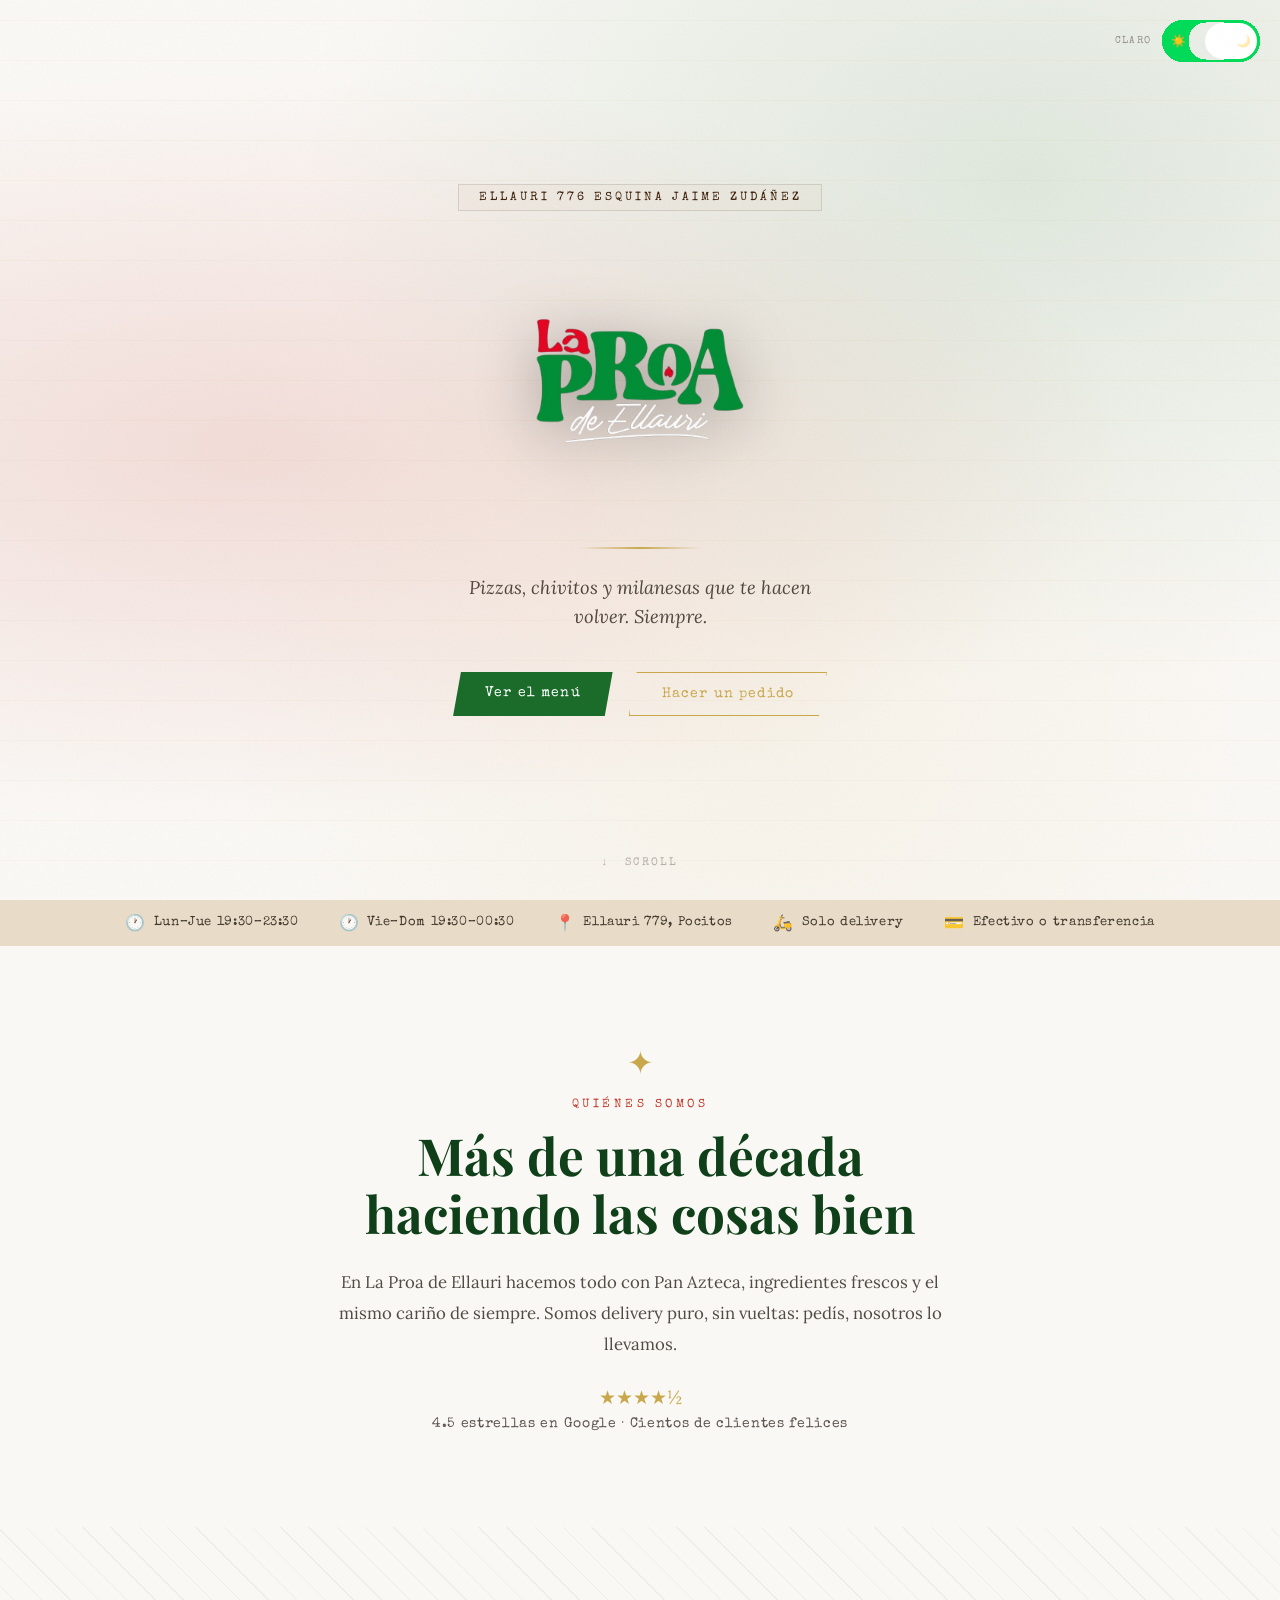
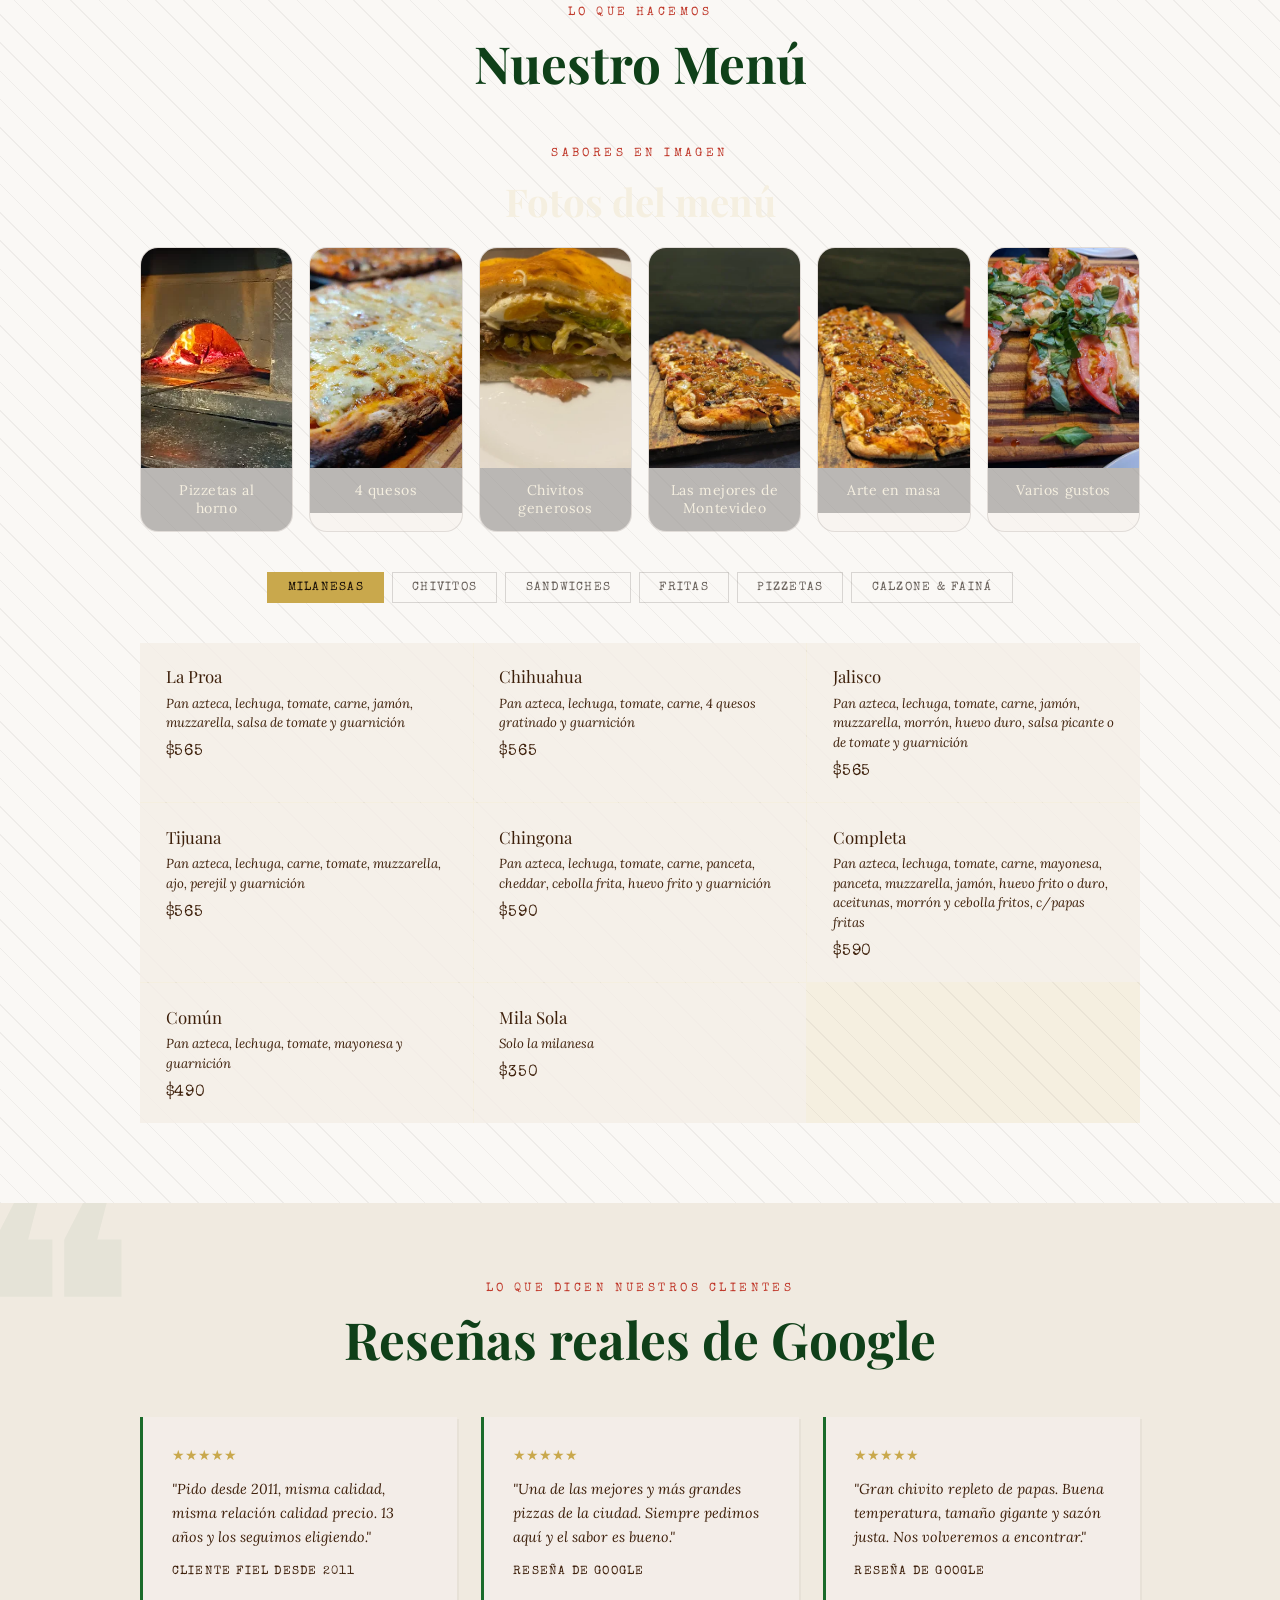
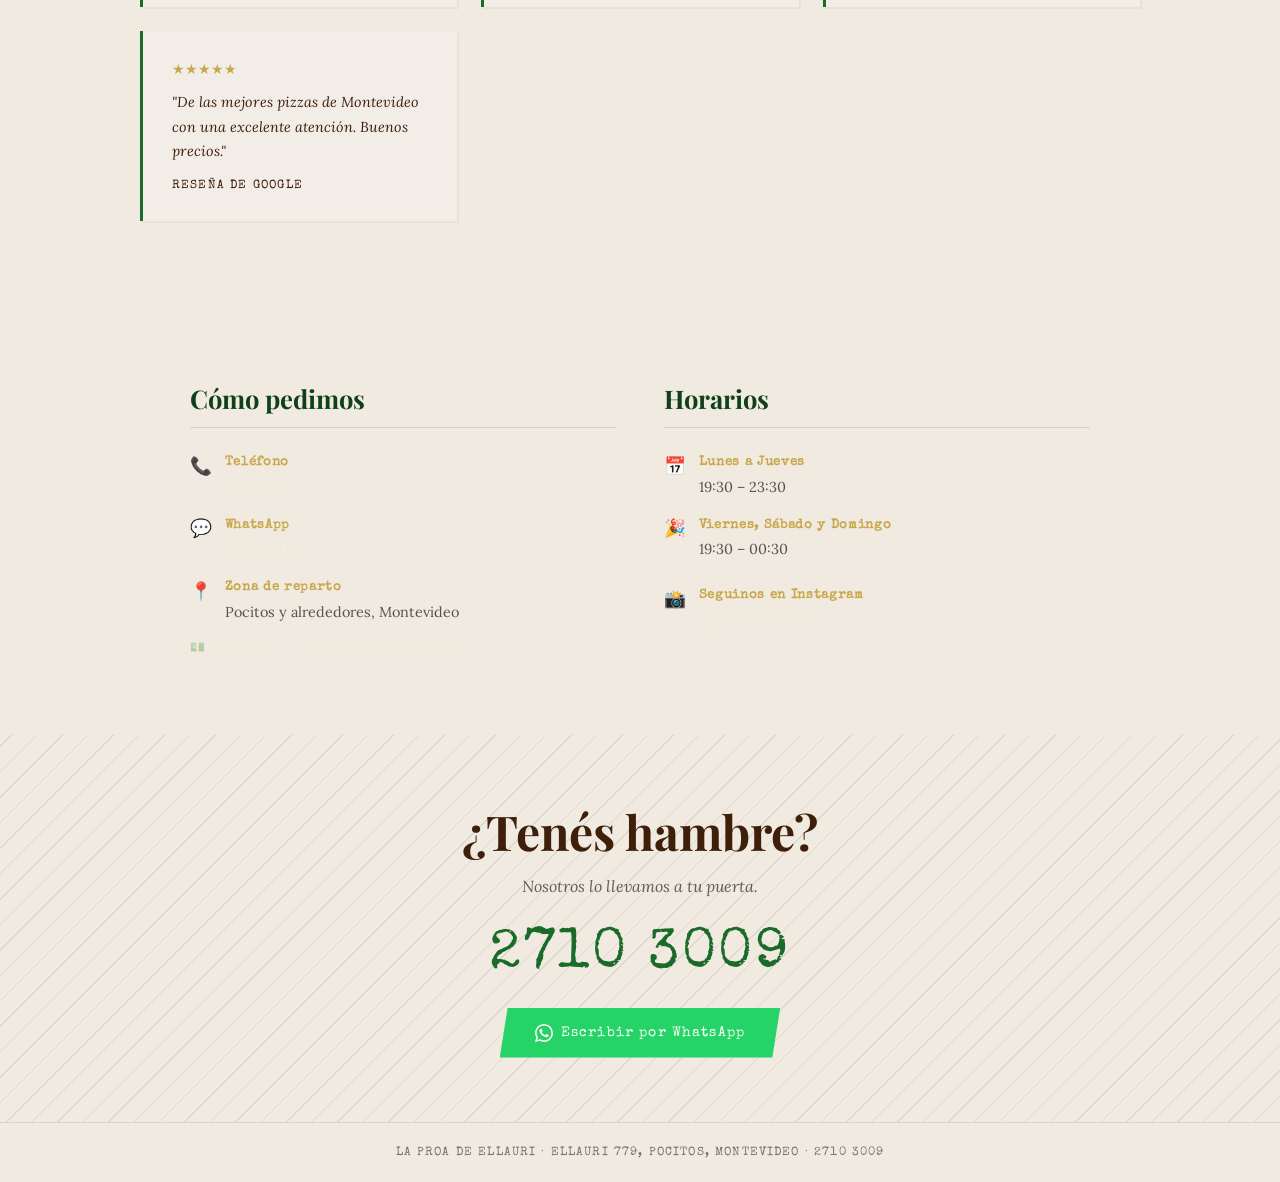
==== index.html @ c2c0173d "Add files via upload" ====
<!DOCTYPE html>
<html lang="es">
<head>
<meta charset="UTF-8">
<meta name="viewport" content="width=device-width, initial-scale=1.0">
<title>La Proa de Ellauri · Pizzería · Pocitos</title>
<link rel="icon" href="logo.png">
<link rel="preconnect" href="https://fonts.googleapis.com">
<link href="https://fonts.googleapis.com/css2?family=Playfair+Display:ital,wght@0,700;0,900;1,700&family=Lora:ital,wght@0,400;0,600;1,400&family=Special+Elite&display=swap" rel="stylesheet">
<style>
  :root {
    --verde: #1a6b2a;
    --verde-oscuro: #0f4019;
    --rojo: #c0392b;
    --rojo-oscuro: #8B1A12;
    --crema: #f5efe0;
    --crema-oscuro: #e8dcc8;
    --marron: #3d1f0a;
    --dorado: #c9a84c;
    --gris-calido: #6b5b4e;
    --negro: #1a1008;
  }

  * { margin: 0; padding: 0; box-sizing: border-box; }

  html { 
    scroll-behavior: smooth;
    margin: 0;
    padding: 0;
    width: 100%;
    height: 100%;
    background: var(--negro);
  }

  html.light-mode {
    background: #faf8f5;
  }

  body {
    background-color: var(--crema);
    color: var(--marron);
    font-family: 'Lora', Georgia, serif;
    overflow-x: hidden;
    margin: 0;
    padding: 0;
    width: 100%;
  }

  body.light-mode {
    background-color: #faf8f5;
  }

  /* TEXTURA DE FONDO */
  body::before {
    content: '';
    position: fixed;
    inset: 0;
    background-image: 
      url("data:image/svg+xml,%3Csvg xmlns='http://www.w3.org/2000/svg' width='300' height='300'%3E%3Cfilter id='noise'%3E%3CfeTurbulence type='fractalNoise' baseFrequency='0.65' numOctaves='3' stitchTiles='stitch'/%3E%3CfeColorMatrix type='saturate' values='0'/%3E%3C/filter%3E%3Crect width='300' height='300' filter='url(%23noise)' opacity='0.04'/%3E%3C/svg%3E");
    pointer-events: none;
    z-index: 1000;
    opacity: 0.5;
  }

  /* ─── HERO ─── */
  .hero {
    min-height: 100vh;
    background: var(--negro);
    position: relative;
    display: flex;
    flex-direction: column;
    align-items: center;
    justify-content: center;
    overflow: hidden;
    width: 100%;
    margin: 0;
    padding: 0;
    top: 0;
    left: 0;
  }

  body.light-mode .hero {
    background: #faf8f5;
  }

  .hero-bg {
    position: absolute;
    inset: 0;
    background: 
      radial-gradient(ellipse at 20% 50%, rgba(192,57,43,0.15) 0%, transparent 60%),
      radial-gradient(ellipse at 80% 20%, rgba(26,107,42,0.12) 0%, transparent 50%),
      radial-gradient(ellipse at 60% 80%, rgba(201,168,76,0.08) 0%, transparent 50%);
    top: 0;
    left: 0;
  }

  .hero-lines {
    position: absolute;
    inset: 0;
    background-image: repeating-linear-gradient(
      0deg,
      transparent,
      transparent 39px,
      rgba(201,168,76,0.06) 39px,
      rgba(201,168,76,0.06) 40px
    );
  }

  .hero-content {
    position: relative;
    z-index: 2;
    text-align: center;
    padding: 2rem;
    animation: fadeUp 1.2s ease both;
  }

  .hero-badge {
    display: inline-block;
    border: 1px solid rgba(201,168,76,0.4);
    color: var(--dorado);
    font-family: 'Special Elite', cursive;
    font-size: 0.75rem;
    letter-spacing: 0.25em;
    text-transform: uppercase;
    padding: 0.4rem 1.2rem;
    margin-bottom: 2rem;
    animation: fadeUp 1s 0.2s ease both;
  }

  .hero-logo {
    margin: 0 auto 1.5rem;
    animation: fadeUp 1s 0.4s ease both;
    display: block;
    width: min(280px, 80vw);
    max-width: 280px;
  }

  .hero-logo-img {
    width: 100%;
    height: auto;
    display: block;
    margin: 0 auto;
    filter: drop-shadow(0 10px 30px rgba(0, 0, 0, 0.35));
  }

  /* ─── LIQUID GLASS TOGGLE ─── */
  :root {
    --transition: 0.2s;
    --ease: ease-out;
  }

  .liquid-toggle-container {
    position: absolute;
    top: 1.2rem;
    right: 1.2rem;
    z-index: 100;
    display: flex;
    align-items: center;
    gap: 0.6rem;
  }

  .toggle-label {
    font-family: 'Special Elite', cursive;
    font-size: 0.65rem;
    letter-spacing: 0.12em;
    text-transform: uppercase;
    color: rgba(255,255,255,0.45);
    transition: color 0.3s;
  }

  body.light-mode .toggle-label {
    color: rgba(26,16,8,0.4);
  }

  /* Liquid toggle core styles */
  .liquid-toggle {
    --unchecked: hsl(218, 8%, 81%);
    --checked: hsl(var(--hue, 144), calc((8 + (var(--complete, 0) / 100 * 92)) * 1%), calc((81 - (var(--complete, 0) / 100 * (81 - 43))) * 1%));
    --control: hsl(300, 100%, 100%);
    --border: 4px;
    --width: 100;
    --height: 44;
    height: calc(var(--height) * 1px);
    width: calc(var(--width) * 1px);
    border-radius: 100px;
    border: 0;
    padding: 0;
    cursor: pointer;
    position: relative;
    overflow: visible;
    container-type: inline-size;
    background: #0000;
    transition: outline var(--transition) var(--ease);
    outline-offset: 2px;
  }

  .liquid-toggle:focus-visible {
    outline: 3px solid color-mix(in oklch, var(--checked), #0000);
  }

  .liquid-toggle:active { outline: none; }

  .indicator {
    border-radius: 100px;
    pointer-events: none;
    height: 100%;
    width: 100%;
    background: var(--checked);
    position: absolute;
    top: 50%;
    left: 50%;
    translate: -50% -50%;
  }

  .knockout {
    height: calc(var(--height) * 1px);
    width: calc(var(--width) * 1px);
    border-radius: 100px;
    filter: url(#remove-black);
    position: absolute;
    inset: 0;
    will-change: filter;
    transform: translate3d(0,0,0);
  }

  .indicator--masked {
    background: var(--checked);
    z-index: 12;
    height: 100%;
    width: 100%;
    translate: -50% -50%;
    container-type: inline-size;
    position: absolute;
    top: 50%;
    left: 50%;
    border-radius: 100px;

    .mask {
      position: absolute;
      height: calc(100% - (2 * var(--border)));
      width: calc(60% - (2 * var(--border)));
      top: 50%;
      background: #000;
      left: var(--border);
      border-radius: 100px;
      translate: calc((var(--complete, 0) / 100) * (100cqi - 100% - (6 * var(--border)))) -50%;
      transition-property: height, width, margin, translate;
      transition-duration: var(--transition);
      transition-timing-function: var(--ease);
    }
  }

  .wrapper {
    position: absolute;
    inset: 0;
    border-radius: 100px;
    clip-path: inset(0 0 0 0 round 100px);
    filter: blur(5px);
    transition: filter var(--transition) var(--ease);
  }

  .liquids {
    position: absolute;
    inset: 0;
    transform: translate3d(0,0,0);
    border-radius: 100px;
    overflow: hidden;
    filter: url(#goo);

    .liquid__shadow {
      position: absolute;
      inset: 0;
      box-shadow: inset 0px 0px 3px 4px var(--checked),
        inset calc(((var(--complete, 0) / 100) * 8px) + -4px) 0px 3px 4px var(--checked);
      border-radius: 100px;
    }

    .liquid__track {
      content: '';
      height: calc((var(--height) * 1px) - (0 * var(--border)));
      width: calc((var(--width) * 1px) - (0 * var(--border)));
      background: var(--checked);
      border-radius: 100px;
      position: absolute;
      top: 50%;
      left: 0;
      translate: calc((var(--complete, 0) / 100) * (100cqi - 100% - (6 * var(--border)))) -50%;
      transition-property: height, width, left;
      transition-duration: var(--transition);
      transition-timing-function: var(--ease);
    }
  }

  .indicator__liquid {
    position: absolute;
    height: calc(100% - (2 * var(--border)));
    width: calc(60% - (2 * var(--border)));
    container-type: inline-size;
    top: 50%;
    background: #0000;
    left: var(--border);
    border-radius: 100px;
    translate: calc((var(--complete, 0) / 100) * (100cqi - 100% - (2 * var(--border)))) -50%;
    transition-property: scale, translate;
    transition-duration: var(--transition);
    transition-timing-function: var(--ease);

    .shadow {
      opacity: 0;
      content: '';
      position: absolute;
      inset: 0;
      border-radius: 100px;
      box-shadow:
        1px -1px 2px hsl(0 0% 100% / 0.5) inset,
        0px -1px 2px hsl(0 0% 100% / 0.5) inset,
        -1px -1px 2px hsl(0 0% 100% / 0.5) inset,
        1px 1px 2px hsl(0 0% 30% / 0.5) inset,
        -8px 4px 10px -6px hsl(0 0% 30% / 0.25) inset,
        -1px 1px 6px hsl(0 0% 30% / 0.25) inset,
        -1px -1px 8px hsl(0 0% 60% / 0.15),
        1px 1px 2px hsl(0 0% 30% / 0.15),
        2px 2px 6px hsl(0 0% 30% / 0.15),
        -2px -1px 2px hsl(0 0% 100% / 0.25) inset,
        3px 6px 16px -6px hsl(0 0% 30% / 0.5);
      z-index: 20;
      transition: opacity var(--transition) var(--ease);
    }

    .cover {
      content: '';
      position: absolute;
      inset: 0;
      background: white;
      border-radius: 100px;
      transition: opacity var(--transition) var(--ease);
    }
  }

  /* Active states */
  .liquid-toggle:active .indicator--masked .mask {
    height: calc((100% - (2 * var(--border))) * 1.65);
    width: calc((60% - (2 * var(--border))) * 1.65);
    margin-left: calc((60% - (2 * var(--border))) * -0.325);
  }

  .liquid-toggle:active .indicator__liquid {
    scale: 1.65 1.65;
  }

  .liquid-toggle:active .wrapper {
    filter: blur(0px);
  }

  .liquid-toggle:active .indicator__liquid .shadow { opacity: 1; }
  .liquid-toggle:active .indicator__liquid .cover { opacity: 0; }

  .liquid-toggle:active .indicator__liquid .liquid__track {
    left: calc(var(--border) * 3);
    height: calc((var(--height) * 1px) - (6 * var(--border)));
  }

  /* Icons inside toggle */
  .toggle-icons {
    position: absolute;
    inset: 0;
    display: flex;
    align-items: center;
    justify-content: space-between;
    padding: 0 10px;
    z-index: 20;
    pointer-events: none;
  }

  .toggle-icon-inner {
    font-size: 0.75rem;
    line-height: 1;
    transition: opacity 0.3s;
  }

  /* dark mode: moon visible (right), sun dimmed */
  .toggle-icon-inner.sun { opacity: 0.35; }
  .toggle-icon-inner.moon { opacity: 1; }

  /* light mode: sun visible (left), moon dimmed */
  body.light-mode .toggle-icon-inner.sun { opacity: 1; }
  body.light-mode .toggle-icon-inner.moon { opacity: 0.35; }

  /* ─── LIGHT MODE OVERRIDES ─── */
  body.light-mode .hero { background: #faf8f5; }
  body.light-mode .hero-tagline { color: rgba(26,16,8,0.75); }
  body.light-mode .hero-badge { color: var(--marron); border-color: rgba(26,16,8,0.12); background: rgba(230,220,210,0.3); }
  body.light-mode .section-menu { background: #faf8f5; }
  body.light-mode .section-menu::before { background-image: repeating-linear-gradient(45deg, rgba(26,16,8,0.05) 0px, rgba(26,16,8,0.05) 1px, transparent 1px, transparent 20px); }
  body.light-mode .menu-item, body.light-mode .pizzeta-item, body.light-mode .review-card, body.light-mode .extras-box { background: rgba(245,240,235,0.8); }
  body.light-mode .menu-header .section-title { color: var(--verde-oscuro); }
  body.light-mode .menu-item-name, body.light-mode .menu-item-desc, body.light-mode .menu-item-price, body.light-mode .extra-item, body.light-mode .review-text, body.light-mode .info-row-text, body.light-mode .review-author { color: var(--marron); }
  body.light-mode .section-info { background: #f0eae0; }
  body.light-mode .cta-final { background: #f0eae0; color: var(--marron); }
  body.light-mode .cta-final h2 { color: var(--marron); }
  body.light-mode .cta-final p { color: rgba(26,16,8,0.65); }
  body.light-mode .cta-phone { color: var(--verde); }
  body.light-mode .cta-phone:hover { color: var(--dorado); }
  body.light-mode footer { background: #f0eae0; color: rgba(26,16,8,0.55); border-top-color: rgba(26,16,8,0.1); }
  body.light-mode .tab-btn { color: rgba(26,16,8,0.65); border-color: rgba(26,16,8,0.15); }
  body.light-mode .tab-btn:hover, body.light-mode .tab-btn.active { background: var(--dorado); color: var(--negro); border-color: var(--dorado); }
  body.light-mode .hero-scroll { color: rgba(26,16,8,0.3); }
  body.light-mode .hero-divider { background: linear-gradient(90deg, transparent, var(--dorado), transparent); }
  body.light-mode .section-label { color: var(--rojo); }
  body.light-mode .section-title { color: var(--verde-oscuro); }
  body.light-mode .section-text { color: rgba(26,16,8,0.75); }
  body.light-mode .stars-text { color: rgba(26,16,8,0.7); }
  body.light-mode .review-card { background: rgba(245,240,235,0.7); box-shadow: 2px 2px 0 rgba(0,0,0,0.04); }
  body.light-mode .review-card:hover { box-shadow: 4px 4px 0 rgba(0,0,0,0.06); }
  body.light-mode .info-block-title { color: var(--verde-oscuro); border-bottom-color: rgba(26,16,8,0.1); }
  body.light-mode .info-row-text { color: rgba(26,16,8,0.7); }
  body.light-mode .gallery-item { background: rgba(245,240,235,0.5); border-color: rgba(26,16,8,0.1); }
  body.light-mode .info-bar { background: #e8dcc8; color: rgba(26,16,8,0.8); }
  body.light-mode .info-item { color: rgba(26,16,8,0.8); }
  body.light-mode .section-nosotros { background: #faf8f5; }
  body.light-mode .section-reviews { background: #f0eae0; }

  .hero-logo-la { font-family: 'Playfair Display', serif; font-size: clamp(3rem, 8vw, 6rem); font-style: italic; color: var(--rojo); line-height: 0.9; display: block; }
  .hero-logo-proa { font-family: 'Playfair Display', serif; font-size: clamp(5rem, 15vw, 11rem); font-weight: 900; color: var(--verde); line-height: 0.85; display: block; letter-spacing: -0.02em; text-shadow: 4px 4px 0px var(--verde-oscuro); }
  .hero-logo-de { font-family: 'Special Elite', cursive; color: rgba(255,255,255,0.85); font-size: clamp(1.2rem, 3vw, 2rem); letter-spacing: 0.1em; display: block; margin-top: 0.3rem; }

  .hero-divider { width: 120px; height: 2px; background: linear-gradient(90deg, transparent, var(--dorado), transparent); margin: 1.5rem auto; animation: fadeUp 1s 0.6s ease both; }
  .hero-tagline { font-family: 'Lora', serif; font-style: italic; color: rgba(255,255,255,0.7); font-size: clamp(0.95rem, 2vw, 1.15rem); max-width: 380px; line-height: 1.6; animation: fadeUp 1s 0.8s ease both; }
  .hero-cta-group { display: flex; gap: 1rem; justify-content: center; flex-wrap: wrap; margin-top: 2.5rem; animation: fadeUp 1s 1s ease both; }

  .btn-primary { background: var(--verde); color: white; border: none; font-family: 'Special Elite', cursive; font-size: 0.9rem; letter-spacing: 0.08em; padding: 0.9rem 2rem; cursor: pointer; text-decoration: none; display: inline-block; position: relative; transition: all 0.25s; clip-path: polygon(8px 0%, 100% 0%, calc(100% - 8px) 100%, 0% 100%); }
  .btn-primary:hover { background: var(--verde-oscuro); transform: translateY(-2px); box-shadow: 0 8px 24px rgba(26,107,42,0.4); }
  .btn-secondary { background: transparent; color: var(--dorado); border: 1px solid var(--dorado); font-family: 'Special Elite', cursive; font-size: 0.9rem; letter-spacing: 0.08em; padding: 0.9rem 2rem; cursor: pointer; text-decoration: none; display: inline-block; transition: all 0.25s; clip-path: polygon(8px 0%, 100% 0%, calc(100% - 8px) 100%, 0% 100%); }
  .btn-secondary:hover { background: var(--dorado); color: var(--negro); transform: translateY(-2px); }

  .hero-scroll { position: absolute; bottom: 2rem; left: 50%; transform: translateX(-50%); color: rgba(255,255,255,0.3); font-family: 'Special Elite', cursive; font-size: 0.7rem; letter-spacing: 0.2em; text-transform: uppercase; animation: bounce 2s infinite; }

  /* ─── INFO BAR ─── */
  .info-bar { background: var(--rojo); padding: 0.8rem 2rem; display: flex; justify-content: center; gap: 2.5rem; flex-wrap: wrap; align-items: center; }
  .info-item { display: flex; align-items: center; gap: 0.5rem; color: rgba(255,255,255,0.92); font-family: 'Special Elite', cursive; font-size: 0.8rem; letter-spacing: 0.05em; }
  .info-icon { font-size: 1rem; }

  /* ─── NOSOTROS ─── */
  .section-nosotros { padding: 6rem 2rem; max-width: 900px; margin: 0 auto; text-align: center; position: relative; }
  .ornament { font-size: 2rem; color: var(--dorado); display: block; margin-bottom: 1rem; }
  .section-label { font-family: 'Special Elite', cursive; font-size: 0.72rem; letter-spacing: 0.3em; text-transform: uppercase; color: var(--rojo); margin-bottom: 1rem; }
  .section-title { font-family: 'Playfair Display', serif; font-size: clamp(2rem, 5vw, 3.2rem); color: var(--verde-oscuro); line-height: 1.15; margin-bottom: 1.5rem; }
  .section-text { font-size: 1.05rem; line-height: 1.85; color: var(--gris-calido); max-width: 620px; margin: 0 auto; }
  .stars-row { display: flex; justify-content: center; gap: 0.3rem; margin: 1.5rem 0 0.5rem; font-size: 1.2rem; color: var(--dorado); }
  .stars-text { font-family: 'Special Elite', cursive; color: var(--gris-calido); font-size: 0.85rem; letter-spacing: 0.05em; }

  /* ─── MENÚ ─── */
  .section-menu { background: var(--verde-oscuro); position: relative; overflow: hidden; padding: 5rem 2rem; }
  .section-menu::before { content: ''; position: absolute; inset: 0; background-image: repeating-linear-gradient(45deg, rgba(255,255,255,0.015) 0px, rgba(255,255,255,0.015) 1px, transparent 1px, transparent 20px); }
  .menu-inner { max-width: 1000px; margin: 0 auto; position: relative; }
  .menu-header { text-align: center; margin-bottom: 3.5rem; }
  .menu-header .section-label { color: var(--dorado); }
  .menu-header .section-title { color: var(--crema); }
  .menu-gallery { max-width: 1000px; margin: 0 auto 2.5rem; text-align: center; position: relative; z-index: 2; }
  .menu-gallery .section-label { color: rgba(245,239,224,0.7); }
  .gallery-title { font-family: 'Playfair Display', serif; color: var(--crema); font-size: clamp(1.6rem, 3vw, 2.4rem); margin-bottom: 1.2rem; }
  .gallery-grid { display: grid; grid-template-columns: repeat(auto-fit, minmax(140px, 1fr)); gap: 1rem; }
  .gallery-item { overflow: hidden; border-radius: 18px; border: 1px solid rgba(255,255,255,0.12); background: rgba(255,255,255,0.04); }
  .gallery-item img { width: 100%; height: 220px; object-fit: cover; display: block; }
  .gallery-item figcaption { padding: 0.85rem 0.95rem; color: var(--crema); font-size: 0.88rem; letter-spacing: 0.04em; background: rgba(0,0,0,0.25); }
  .menu-tabs { display: flex; justify-content: center; gap: 0.5rem; flex-wrap: wrap; margin-bottom: 2.5rem; }
  .tab-btn { background: transparent; border: 1px solid rgba(201,168,76,0.35); color: rgba(245,239,224,0.6); font-family: 'Special Elite', cursive; font-size: 0.78rem; letter-spacing: 0.1em; text-transform: uppercase; padding: 0.5rem 1.2rem; cursor: pointer; transition: all 0.2s; }
  .tab-btn:hover, .tab-btn.active { background: var(--dorado); border-color: var(--dorado); color: var(--negro); }
  .menu-panel { display: none; }
  .menu-panel.active { display: block; }
  .menu-grid { display: grid; grid-template-columns: repeat(auto-fill, minmax(280px, 1fr)); gap: 1px; background: rgba(201,168,76,0.12); }
  .menu-item { background: rgba(15,64,25,0.8); padding: 1.4rem 1.6rem; transition: background 0.2s; }
  .menu-item:hover { background: rgba(15,64,25,1); }
  .menu-item-name { font-family: 'Playfair Display', serif; font-size: 1.05rem; color: var(--crema); margin-bottom: 0.4rem; }
  .menu-item-desc { font-size: 0.82rem; color: rgba(245,239,224,0.55); line-height: 1.5; font-style: italic; margin-bottom: 0.7rem; }
  .menu-item-price { font-family: 'Special Elite', cursive; color: var(--dorado); font-size: 1rem; letter-spacing: 0.05em; }
  .extras-box { border: 1px solid rgba(201,168,76,0.2); padding: 1.2rem 1.6rem; margin-top: 1px; background: rgba(15,64,25,0.4); }
  .extras-title { font-family: 'Special Elite', cursive; color: var(--dorado); font-size: 0.78rem; letter-spacing: 0.15em; text-transform: uppercase; margin-bottom: 0.6rem; }
  .extras-list { display: flex; gap: 1.5rem; flex-wrap: wrap; }
  .extra-item { color: rgba(245,239,224,0.6); font-size: 0.82rem; }
  .extra-item span { color: var(--dorado); font-family: 'Special Elite', cursive; }
  .pizzeta-grid { display: grid; grid-template-columns: repeat(auto-fill, minmax(220px, 1fr)); gap: 1px; background: rgba(201,168,76,0.12); }
  .pizzeta-item { background: rgba(15,64,25,0.8); padding: 1rem 1.2rem; display: flex; justify-content: space-between; align-items: flex-start; gap: 0.5rem; transition: background 0.2s; }
  .pizzeta-item:hover { background: rgba(15,64,25,1); }
  .pizzeta-num { font-family: 'Playfair Display', serif; font-size: 1.4rem; font-weight: 900; color: rgba(201,168,76,0.3); min-width: 2rem; line-height: 1; }
  .pizzeta-info { flex: 1; }
  .pizzeta-desc { font-size: 0.8rem; color: rgba(245,239,224,0.6); font-style: italic; line-height: 1.4; }
  .pizzeta-price { font-family: 'Special Elite', cursive; color: var(--dorado); font-size: 0.85rem; white-space: nowrap; }

  /* ─── REVIEWS ─── */
  .section-reviews { padding: 5rem 2rem; background: var(--crema-oscuro); position: relative; overflow: hidden; }
  .section-reviews::before { content: '❝'; position: absolute; font-size: 20rem; color: rgba(26,107,42,0.05); top: -3rem; left: -2rem; font-family: Georgia, serif; line-height: 1; }
  .reviews-inner { max-width: 1000px; margin: 0 auto; }
  .reviews-header { text-align: center; margin-bottom: 3rem; }
  .reviews-grid { display: grid; grid-template-columns: repeat(auto-fill, minmax(280px, 1fr)); gap: 1.5rem; }
  .review-card { background: var(--crema); padding: 1.8rem; border-left: 3px solid var(--verde); position: relative; box-shadow: 4px 4px 0 rgba(0,0,0,0.06); transition: transform 0.2s, box-shadow 0.2s; }
  .review-card:hover { transform: translateY(-3px); box-shadow: 6px 8px 0 rgba(0,0,0,0.09); }
  .review-stars { color: var(--dorado); font-size: 0.85rem; margin-bottom: 0.8rem; }
  .review-text { font-size: 0.9rem; line-height: 1.7; color: var(--gris-calido); font-style: italic; margin-bottom: 1rem; }
  .review-author { font-family: 'Special Elite', cursive; font-size: 0.75rem; letter-spacing: 0.1em; color: var(--verde); text-transform: uppercase; }

  /* ─── INFO ─── */
  .section-info { padding: 5rem 2rem; background: var(--negro); }
  .info-inner { max-width: 900px; margin: 0 auto; display: grid; grid-template-columns: repeat(auto-fit, minmax(240px, 1fr)); gap: 3rem; align-items: start; }
  .info-block-title { font-family: 'Playfair Display', serif; font-size: 1.6rem; color: var(--crema); margin-bottom: 1.5rem; padding-bottom: 0.8rem; border-bottom: 1px solid rgba(201,168,76,0.3); }
  .info-row { display: flex; gap: 0.8rem; margin-bottom: 1rem; align-items: flex-start; }
  .info-row-icon { font-size: 1.1rem; margin-top: 0.1rem; flex-shrink: 0; }
  .info-row-text { color: rgba(245,239,224,0.7); font-size: 0.9rem; line-height: 1.6; }
  .info-row-text strong { color: var(--dorado); font-family: 'Special Elite', cursive; font-size: 0.82rem; letter-spacing: 0.05em; display: block; margin-bottom: 0.15rem; }
  .info-row-text a { color: rgba(245,239,224,0.7); text-decoration: none; }
  .info-row-text a:hover { color: var(--dorado); }
  .pago-note { margin-top: 1rem; font-family: 'Special Elite', cursive; font-size: 0.75rem; letter-spacing: 0.08em; color: rgba(245,239,224,0.4); text-transform: uppercase; }

  /* ─── CTA ─── */
  .cta-final { text-align: center; padding: 4rem 2rem; background: var(--rojo-oscuro); position: relative; overflow: hidden; }
  .cta-final::before { content: ''; position: absolute; inset: 0; background: repeating-linear-gradient(-45deg, rgba(0,0,0,0.08) 0px, rgba(0,0,0,0.08) 1px, transparent 1px, transparent 18px); }
  .cta-final-inner { position: relative; }
  .cta-final h2 { font-family: 'Playfair Display', serif; font-size: clamp(1.8rem, 4vw, 3rem); color: white; margin-bottom: 0.8rem; }
  .cta-final p { color: rgba(255,255,255,0.7); font-style: italic; margin-bottom: 2rem; font-size: 1rem; }
  .cta-phone { font-family: 'Special Elite', cursive; font-size: clamp(2rem, 6vw, 3.5rem); color: var(--crema); display: block; margin-bottom: 1.5rem; text-decoration: none; letter-spacing: 0.05em; transition: color 0.2s; }
  .cta-phone:hover { color: var(--dorado); }
  .cta-buttons { display: flex; gap: 1rem; justify-content: center; flex-wrap: wrap; }
  .btn-wa { background: #25D366; color: white; border: none; font-family: 'Special Elite', cursive; font-size: 0.9rem; letter-spacing: 0.08em; padding: 1rem 2.2rem; cursor: pointer; text-decoration: none; display: inline-flex; align-items: center; gap: 0.5rem; transition: all 0.25s; clip-path: polygon(8px 0%, 100% 0%, calc(100% - 8px) 100%, 0% 100%); }
  .btn-wa:hover { background: #128C7E; transform: translateY(-2px); }

  /* ─── FOOTER ─── */
  footer { background: var(--negro); border-top: 1px solid rgba(201,168,76,0.15); padding: 1.5rem 2rem; text-align: center; font-family: 'Special Elite', cursive; font-size: 0.72rem; color: rgba(255,255,255,0.25); letter-spacing: 0.1em; text-transform: uppercase; }

  /* ─── ANIMACIONES ─── */
  @keyframes fadeUp { from { opacity: 0; transform: translateY(24px); } to { opacity: 1; transform: translateY(0); } }
  @keyframes bounce { 0%, 100% { transform: translateX(-50%) translateY(0); } 50% { transform: translateX(-50%) translateY(6px); } }

  .reveal { opacity: 0; transform: translateY(30px); transition: opacity 0.7s ease, transform 0.7s ease; }
  .reveal.visible { opacity: 1; transform: translateY(0); }

  /* ─── MOBILE ─── */
  @media (max-width: 600px) {
    .info-bar { gap: 1rem; }
    .hero-cta-group { flex-direction: column; align-items: center; }
    .menu-tabs { gap: 0.4rem; }
    .tab-btn { font-size: 0.7rem; padding: 0.4rem 0.9rem; }
    .info-inner { gap: 2rem; }
  }

  /* sr-only utility */
  .sr-only { position: absolute; width: 1px; height: 1px; padding: 0; margin: -1px; overflow: hidden; clip: rect(0,0,0,0); white-space: nowrap; border-width: 0; }
</style>
</head>
<body>

<!-- SVG filters for liquid glass -->
<svg class="sr-only" xmlns="http://www.w3.org/2000/svg">
  <defs>
    <filter id="goo">
      <feGaussianBlur result="SvgjsFeGaussianBlur1000" in="SourceGraphic" stdDeviation="13"></feGaussianBlur>
      <feColorMatrix result="SvgjsFeColorMatrix1001" in="SvgjsFeGaussianBlur1000"
        values="1 0 0 0 0  0 1 0 0 0  0 0 1 0 0  0 0 0 13 -10" type="matrix"></feColorMatrix>
      <feComposite result="SvgjsFeComposite1002" in="SvgjsFeColorMatrix1001" operator="atop"></feComposite>
    </filter>
    <filter id="remove-black" color-interpolation-filters="sRGB">
      <feColorMatrix type="matrix"
        values="1 0 0 0 0  0 1 0 0 0  0 0 1 0 0  -255 -255 -255 0 1"
        result="black-pixels"/>
      <feMorphology in="black-pixels" operator="dilate" radius="0.5" result="smoothed"/>
      <feComposite in="SourceGraphic" in2="smoothed" operator="out"/>
    </filter>
  </defs>
</svg>

<!-- ══ HERO ══ -->
<section class="hero">
  <div class="liquid-toggle-container">
    <span class="toggle-label" id="toggleLabel">oscuro</span>
    <button aria-label="Cambiar tema" aria-pressed="false" class="liquid-toggle" id="themeToggle">
      <div class="knockout">
        <div class="indicator indicator--masked">
          <div class="mask"></div>
        </div>
      </div>
      <div class="indicator__liquid">
        <div class="shadow"></div>
        <div class="wrapper">
          <div class="liquids">
            <div class="liquid__shadow"></div>
            <div class="liquid__track"></div>
          </div>
        </div>
        <div class="cover"></div>
      </div>
      <div class="toggle-icons">
        <span class="toggle-icon-inner sun">☀️</span>
        <span class="toggle-icon-inner moon">🌙</span>
      </div>
    </button>
  </div>
  <div class="hero-bg"></div>
  <div class="hero-lines"></div>
  <div class="hero-content">
    <div class="hero-badge">Ellauri 776 esquina Jaime Zudáñez</div>
    <div class="hero-logo">
      <img src="logo.png" alt="Logo La Proa de Ellauri" class="hero-logo-img">
    </div>
    <div class="hero-divider"></div>
    <p class="hero-tagline">Pizzas, chivitos y milanesas que te hacen volver. Siempre.</p>
    <div class="hero-cta-group">
      <a href="#menu" class="btn-primary">Ver el menú</a>
      <a href="#pedido" class="btn-secondary">Hacer un pedido</a>
    </div>
  </div>
  <div class="hero-scroll">↓ &nbsp; Scroll</div>
</section>

<!-- ══ INFO BAR ══ -->
<div class="info-bar">
  <div class="info-item"><span class="info-icon">🕐</span> Lun–Jue 19:30–23:30</div>
  <div class="info-item"><span class="info-icon">🕐</span> Vie–Dom 19:30–00:30</div>
  <div class="info-item"><span class="info-icon">📍</span> Ellauri 779, Pocitos</div>
  <div class="info-item"><span class="info-icon">🛵</span> Solo delivery</div>
  <div class="info-item"><span class="info-icon">💳</span> Efectivo o transferencia</div>
</div>

<!-- ══ NOSOTROS ══ -->
<section class="section-nosotros">
  <div class="reveal">
    <span class="ornament">✦</span>
    <p class="section-label">Quiénes somos</p>
    <h2 class="section-title">Más de una década<br>haciendo las cosas bien</h2>
    <p class="section-text">
      En La Proa de Ellauri hacemos todo con Pan Azteca, ingredientes frescos y el mismo cariño de siempre. Somos delivery puro, sin vueltas: pedís, nosotros lo llevamos.
    </p>
    <div class="stars-row">★★★★½</div>
    <p class="stars-text">4.5 estrellas en Google · Cientos de clientes felices</p>
  </div>
</section>

<!-- ══ MENÚ ══ -->
<section class="section-menu" id="menu">
  <div class="menu-inner">
    <div class="menu-header reveal">
      <p class="section-label">Lo que hacemos</p>
      <h2 class="section-title">Nuestro Menú</h2>
    </div>
    <div class="menu-gallery reveal">
      <p class="section-label">Sabores en imagen</p>
      <h3 class="gallery-title">Fotos del menú</h3>
      <div class="gallery-grid">
        <figure class="gallery-item"><img src="menu-images/1.webp" alt="Milanesa con guarnición" loading="lazy"><figcaption>Pizzetas al horno</figcaption></figure>
        <figure class="gallery-item"><img src="menu-images/2.webp" alt="Chivito con papas fritas" loading="lazy"><figcaption>4 quesos</figcaption></figure>
        <figure class="gallery-item"><img src="menu-images/3.webp" alt="Sandwich caliente" loading="lazy"><figcaption>Chivitos generosos</figcaption></figure>
        <figure class="gallery-item"><img src="menu-images/4.webp" alt="Papas fritas con gustos" loading="lazy"><figcaption>Las mejores de Montevideo</figcaption></figure>
        <figure class="gallery-item"><img src="menu-images/5.webp" alt="Pizzeta con queso y tomate" loading="lazy"><figcaption>Arte en masa</figcaption></figure>
        <figure class="gallery-item"><img src="menu-images/6.webp" alt="Fainá recién hecha" loading="lazy"><figcaption>Varios gustos</figcaption></figure>
      </div>
    </div>
    <div class="menu-tabs reveal">
      <button class="tab-btn active" onclick="showTab('milanesas')">Milanesas</button>
      <button class="tab-btn" onclick="showTab('chivitos')">Chivitos</button>
      <button class="tab-btn" onclick="showTab('sandwiches')">Sandwiches</button>
      <button class="tab-btn" onclick="showTab('fritas')">Fritas</button>
      <button class="tab-btn" onclick="showTab('pizzetas')">Pizzetas</button>
      <button class="tab-btn" onclick="showTab('calzone')">Calzone & Fainá</button>
    </div>

    <!-- MILANESAS -->
    <div class="menu-panel active" id="tab-milanesas">
      <div class="menu-grid">
        <div class="menu-item"><div class="menu-item-name">La Proa</div><div class="menu-item-desc">Pan azteca, lechuga, tomate, carne, jamón, muzzarella, salsa de tomate y guarnición</div><div class="menu-item-price">$565</div></div>
        <div class="menu-item"><div class="menu-item-name">Chihuahua</div><div class="menu-item-desc">Pan azteca, lechuga, tomate, carne, 4 quesos gratinado y guarnición</div><div class="menu-item-price">$565</div></div>
        <div class="menu-item"><div class="menu-item-name">Jalisco</div><div class="menu-item-desc">Pan azteca, lechuga, tomate, carne, jamón, muzzarella, morrón, huevo duro, salsa picante o de tomate y guarnición</div><div class="menu-item-price">$565</div></div>
        <div class="menu-item"><div class="menu-item-name">Tijuana</div><div class="menu-item-desc">Pan azteca, lechuga, carne, tomate, muzzarella, ajo, perejil y guarnición</div><div class="menu-item-price">$565</div></div>
        <div class="menu-item"><div class="menu-item-name">Chingona</div><div class="menu-item-desc">Pan azteca, lechuga, tomate, carne, panceta, cheddar, cebolla frita, huevo frito y guarnición</div><div class="menu-item-price">$590</div></div>
        <div class="menu-item"><div class="menu-item-name">Completa</div><div class="menu-item-desc">Pan azteca, lechuga, tomate, carne, mayonesa, panceta, muzzarella, jamón, huevo frito o duro, aceitunas, morrón y cebolla fritos, c/papas fritas</div><div class="menu-item-price">$590</div></div>
        <div class="menu-item"><div class="menu-item-name">Común</div><div class="menu-item-desc">Pan azteca, lechuga, tomate, mayonesa y guarnición</div><div class="menu-item-price">$490</div></div>
        <div class="menu-item"><div class="menu-item-name">Mila Sola</div><div class="menu-item-desc">Solo la milanesa</div><div class="menu-item-price">$350</div></div>
      </div>
    </div>

    <!-- CHIVITOS -->
    <div class="menu-panel" id="tab-chivitos">
      <div class="menu-grid">
        <div class="menu-item"><div class="menu-item-name">La Proa</div><div class="menu-item-desc">Pan azteca, tomate, lechuga, mayonesa, carne, panceta, muzzarella, jamón, huevo frito, aceitunas, morrón y cebolla fritos, c/papas fritas</div><div class="menu-item-price">$565</div></div>
        <div class="menu-item"><div class="menu-item-name">Canadiense</div><div class="menu-item-desc">Pan azteca, tomate, lechuga, mayonesa, carne, panceta, muzzarella, jamón, huevo duro, aceitunas, morrón y cebolla fritos, c/papas fritas</div><div class="menu-item-price">$565</div></div>
        <div class="menu-item"><div class="menu-item-name">Ahogado</div><div class="menu-item-desc">Igual que La Proa pero bañado en salsa mexicana, c/papas fritas</div><div class="menu-item-price">$565</div></div>
        <div class="menu-item"><div class="menu-item-name">Chingón</div><div class="menu-item-desc">Pan azteca, tomate, lechuga, mayonesa, carne, panceta, cheddar, jamón, huevo frito o duro, aceitunas, cebolla frita, c/papas fritas</div><div class="menu-item-price">$565</div></div>
      </div>
      <div class="extras-box">
        <div class="extras-title">Extras</div>
        <div class="extras-list">
          <div class="extra-item">Carne extra <span>$150</span></div>
          <div class="extra-item">Gusto extra <span>$65</span></div>
          <div class="extra-item">Salsa / Guarnición <span>$130</span></div>
        </div>
      </div>
    </div>

    <!-- SANDWICHES -->
    <div class="menu-panel" id="tab-sandwiches">
      <div class="menu-grid">
        <div class="menu-item"><div class="menu-item-name">Sandwich Caliente</div><div class="menu-item-desc">Pan azteca, jamón y muzzarella</div><div class="menu-item-price">$330</div></div>
        <div class="menu-item"><div class="menu-item-name">Caliente Napolitano</div><div class="menu-item-desc">Pan azteca, jamón, muzzarella, tomate y orégano</div><div class="menu-item-price">$370</div></div>
        <div class="menu-item"><div class="menu-item-name">Caliente Caprese</div><div class="menu-item-desc">Pan azteca, jamón, muzzarella, tomate y albahaca</div><div class="menu-item-price">$370</div></div>
        <div class="menu-item"><div class="menu-item-name">Caliente Chingón</div><div class="menu-item-desc">Pan azteca, panceta, cheddar, cebolla frita y huevo frito</div><div class="menu-item-price">$395</div></div>
      </div>
    </div>

    <!-- FRITAS -->
    <div class="menu-panel" id="tab-fritas">
      <div class="menu-grid">
        <div class="menu-item"><div class="menu-item-name">Gramajo</div><div class="menu-item-desc">Papas fritas con jamón y huevo</div><div class="menu-item-price">$450</div></div>
        <div class="menu-item"><div class="menu-item-name">Papas Fritas</div><div class="menu-item-desc">Clásicas</div><div class="menu-item-price">$330</div></div>
        <div class="menu-item"><div class="menu-item-name">Papas con Gustos</div><div class="menu-item-desc">Salsa 4 quesos, Salsa champi, Salsa brava o Salsa cheddar</div><div class="menu-item-price">$450</div></div>
      </div>
    </div>

    <!-- PIZZETAS -->
    <div class="menu-panel" id="tab-pizzetas">
      <div class="pizzeta-grid">
        <div class="pizzeta-item"><span class="pizzeta-num">1</span><div class="pizzeta-info"><div class="pizzeta-desc">Salsa de tomate</div></div><div class="pizzeta-price">¼ $295 · ½ $455</div></div>
        <div class="pizzeta-item"><span class="pizzeta-num">2</span><div class="pizzeta-info"><div class="pizzeta-desc">Salsa de tomate y muzarella</div></div><div class="pizzeta-price">¼ $360 · ½ $570</div></div>
        <div class="pizzeta-item"><span class="pizzeta-num">3</span><div class="pizzeta-info"><div class="pizzeta-desc">Salsa de tomate, muzarella, albahaca y tomate natural</div></div><div class="pizzeta-price">¼ $380 · ½ $615</div></div>
        <div class="pizzeta-item"><span class="pizzeta-num">4</span><div class="pizzeta-info"><div class="pizzeta-desc">Salsa de tomate, muzarella, jamón y ananá</div></div><div class="pizzeta-price">$615</div></div>
        <div class="pizzeta-item"><span class="pizzeta-num">5</span><div class="pizzeta-info"><div class="pizzeta-desc">Salsa de tomate y 4 quesos</div></div><div class="pizzeta-price">$615</div></div>
        <div class="pizzeta-item"><span class="pizzeta-num">6</span><div class="pizzeta-info"><div class="pizzeta-desc">Salsa de tomate, muzarella, champiñones, morrón, cebolla y aceitunas</div></div><div class="pizzeta-price">$615</div></div>
        <div class="pizzeta-item"><span class="pizzeta-num">7</span><div class="pizzeta-info"><div class="pizzeta-desc">Salsa de tomate, muzarella y longanizza</div></div><div class="pizzeta-price">$615</div></div>
        <div class="pizzeta-item"><span class="pizzeta-num">8</span><div class="pizzeta-info"><div class="pizzeta-desc">Salsa de tomate, muzarella, rúcula y tomate natural</div></div><div class="pizzeta-price">$615</div></div>
        <div class="pizzeta-item"><span class="pizzeta-num">9</span><div class="pizzeta-info"><div class="pizzeta-desc">Salsa de tomate, muzarella, tiritas de carne, salsa de soja, cebolla y morrón</div></div><div class="pizzeta-price">$615</div></div>
        <div class="pizzeta-item"><span class="pizzeta-num">10</span><div class="pizzeta-info"><div class="pizzeta-desc">Salsa de tomate, muzarella y jamón</div></div><div class="pizzeta-price">$615</div></div>
        <div class="pizzeta-item"><span class="pizzeta-num">11</span><div class="pizzeta-info"><div class="pizzeta-desc">Salsa de tomate, muzarella, cebolla y jamón</div></div><div class="pizzeta-price">$615</div></div>
        <div class="pizzeta-item"><span class="pizzeta-num">12</span><div class="pizzeta-info"><div class="pizzeta-desc">Salsa de tomate, muzarella y aceituna</div></div><div class="pizzeta-price">$615</div></div>
        <div class="pizzeta-item"><span class="pizzeta-num">13</span><div class="pizzeta-info"><div class="pizzeta-desc">Salsa de tomate, muzarella, aceituna y jamón</div></div><div class="pizzeta-price">$615</div></div>
        <div class="pizzeta-item"><span class="pizzeta-num">14</span><div class="pizzeta-info"><div class="pizzeta-desc">Salsa de tomate, muzarella, palmitos y jamón</div></div><div class="pizzeta-price">$615</div></div>
        <div class="pizzeta-item"><span class="pizzeta-num">15</span><div class="pizzeta-info"><div class="pizzeta-desc">Salsa de tomate, muzarella, champiñones y jamón</div></div><div class="pizzeta-price">$615</div></div>
        <div class="pizzeta-item"><span class="pizzeta-num">16</span><div class="pizzeta-info"><div class="pizzeta-desc">Salsa de tomate, muzarella, panceta, huevo duro o frito</div></div><div class="pizzeta-price">$615</div></div>
        <div class="pizzeta-item"><span class="pizzeta-num">17</span><div class="pizzeta-info"><div class="pizzeta-desc">Salsa de tomate, muzarella, morrón, cebolla, aceituna y jamón</div></div><div class="pizzeta-price">$615</div></div>
        <div class="pizzeta-item"><span class="pizzeta-num">18</span><div class="pizzeta-info"><div class="pizzeta-desc">Salsa de tomate, muzarella, tiritas de pollo, salsa picante, cebolla y morrón</div></div><div class="pizzeta-price">$615</div></div>
        <div class="pizzeta-item"><span class="pizzeta-num">19</span><div class="pizzeta-info"><div class="pizzeta-desc">Salsa de tomate, muzarella, panceta, cheddar, papas fritas y huevo frito</div></div><div class="pizzeta-price">$640</div></div>
        <div class="pizzeta-item"><span class="pizzeta-num">20</span><div class="pizzeta-info"><div class="pizzeta-desc">Salsa de tomate, muzarella, panceta, tiritas de carne, salsa picante, morrón y cebolla</div></div><div class="pizzeta-price">$615</div></div>
        <div class="pizzeta-item"><span class="pizzeta-num">21</span><div class="pizzeta-info"><div class="pizzeta-desc">Salsa de tomate, muzarella, lomito y bondiola</div></div><div class="pizzeta-price">$615</div></div>
        <div class="pizzeta-item"><span class="pizzeta-num">22</span><div class="pizzeta-info"><div class="pizzeta-desc">Salsa de tomate, muzarella, panceta y aceituna</div></div><div class="pizzeta-price">$615</div></div>
        <div class="pizzeta-item"><span class="pizzeta-num">23</span><div class="pizzeta-info"><div class="pizzeta-desc">Salsa de tomate, muzarella y salame</div></div><div class="pizzeta-price">$615</div></div>
        <div class="pizzeta-item"><span class="pizzeta-num">24</span><div class="pizzeta-info"><div class="pizzeta-desc">Salsa de tomate, muzarella y papas pay</div></div><div class="pizzeta-price">$615</div></div>
        <div class="pizzeta-item"><span class="pizzeta-num">25</span><div class="pizzeta-info"><div class="pizzeta-desc">Salsa de tomate, muzarella, bondiola y rúcula</div></div><div class="pizzeta-price">$615</div></div>
        <div class="pizzeta-item"><span class="pizzeta-num">26</span><div class="pizzeta-info"><div class="pizzeta-desc">Salsa de tomate, muzarella, tiritas de pollo, cebolla, morrón y salsa barbacoa</div></div><div class="pizzeta-price">$615</div></div>
        <div class="pizzeta-item"><span class="pizzeta-num">27</span><div class="pizzeta-info"><div class="pizzeta-desc">Salsa de tomate, muzarella, panceta, cheddar, huevo frito, aros de cebolla y salsa barbacoa</div></div><div class="pizzeta-price">$640</div></div>
      </div>
    </div>

    <!-- CALZONE & FAINA -->
    <div class="menu-panel" id="tab-calzone">
      <div class="menu-grid">
        <div class="menu-item"><div class="menu-item-name">Calzone</div><div class="menu-item-desc">Mismos gustos que las pizzetas</div><div class="menu-item-price">$560</div></div>
        <div class="menu-item"><div class="menu-item-name">Fainá</div><div class="menu-item-desc">Clásica</div><div class="menu-item-price">$160</div></div>
        <div class="menu-item"><div class="menu-item-name">Fainá con Muzzarella</div><div class="menu-item-desc"></div><div class="menu-item-price">$230</div></div>
        <div class="menu-item"><div class="menu-item-name">Fainá Muzzarella + Gusto</div><div class="menu-item-desc">Un gusto a elección</div><div class="menu-item-price">$255</div></div>
      </div>
    </div>
  </div>
</section>

<!-- ══ REVIEWS ══ -->
<section class="section-reviews">
  <div class="reviews-inner">
    <div class="reviews-header reveal">
      <p class="section-label">Lo que dicen nuestros clientes</p>
      <h2 class="section-title" style="color:var(--verde-oscuro)">Reseñas reales de Google</h2>
    </div>
    <div class="reviews-grid">
      <div class="review-card reveal"><div class="review-stars">★★★★★</div><p class="review-text">"Pido desde 2011, misma calidad, misma relación calidad precio. 13 años y los seguimos eligiendo."</p><div class="review-author">Cliente fiel desde 2011</div></div>
      <div class="review-card reveal"><div class="review-stars">★★★★★</div><p class="review-text">"Una de las mejores y más grandes pizzas de la ciudad. Siempre pedimos aquí y el sabor es bueno."</p><div class="review-author">Reseña de Google</div></div>
      <div class="review-card reveal"><div class="review-stars">★★★★★</div><p class="review-text">"Gran chivito repleto de papas. Buena temperatura, tamaño gigante y sazón justa. Nos volveremos a encontrar."</p><div class="review-author">Reseña de Google</div></div>
      <div class="review-card reveal"><div class="review-stars">★★★★★</div><p class="review-text">"De las mejores pizzas de Montevideo con una excelente atención. Buenos precios."</p><div class="review-author">Reseña de Google</div></div>
    </div>
  </div>
</section>

<!-- ══ INFO PRÁCTICA ══ -->
<section class="section-info" id="pedido">
  <div class="info-inner">
    <div class="reveal">
      <h3 class="info-block-title">Cómo pedimos</h3>
      <div class="info-row"><span class="info-row-icon">📞</span><div class="info-row-text"><strong>Teléfono</strong><a href="tel:27103009">2710 3009</a></div></div>
      <div class="info-row"><span class="info-row-icon">💬</span><div class="info-row-text"><strong>WhatsApp</strong><a href="https://wa.me/59896363001" target="_blank">096 363 001</a></div></div>
      <div class="info-row"><span class="info-row-icon">📍</span><div class="info-row-text"><strong>Zona de reparto</strong>Pocitos y alrededores, Montevideo</div></div>
      <p class="pago-note">💵 Efectivo o transferencia bancaria</p>
    </div>
    <div class="reveal">
      <h3 class="info-block-title">Horarios</h3>
      <div class="info-row"><span class="info-row-icon">📅</span><div class="info-row-text"><strong>Lunes a Jueves</strong>19:30 – 23:30</div></div>
      <div class="info-row"><span class="info-row-icon">🎉</span><div class="info-row-text"><strong>Viernes, Sábado y Domingo</strong>19:30 – 00:30</div></div>
      <div class="info-row" style="margin-top:1.5rem"><span class="info-row-icon">📸</span><div class="info-row-text"><strong>Seguinos en Instagram</strong><a href="https://www.instagram.com/laproadeellauri/" target="_blank">@laproadeellauri</a></div></div>
    </div>
  </div>
</section>

<!-- ══ CTA FINAL ══ -->
<section class="cta-final">
  <div class="cta-final-inner">
    <h2>¿Tenés hambre?</h2>
    <p>Nosotros lo llevamos a tu puerta.</p>
    <a href="tel:27103009" class="cta-phone">2710 3009</a>
    <div class="cta-buttons">
      <a href="https://wa.me/59896363001" target="_blank" class="btn-wa">
        <svg width="18" height="18" viewBox="0 0 24 24" fill="white"><path d="M17.472 14.382c-.297-.149-1.758-.867-2.03-.967-.273-.099-.471-.148-.67.15-.197.297-.767.966-.94 1.164-.173.199-.347.223-.644.075-.297-.15-1.255-.463-2.39-1.475-.883-.788-1.48-1.761-1.653-2.059-.173-.297-.018-.458.13-.606.134-.133.298-.347.446-.52.149-.174.198-.298.298-.497.099-.198.05-.371-.025-.52-.075-.149-.669-1.612-.916-2.207-.242-.579-.487-.5-.669-.51-.173-.008-.371-.01-.57-.01-.198 0-.52.074-.792.372-.272.297-1.04 1.016-1.04 2.479 0 1.462 1.065 2.875 1.213 3.074.149.198 2.096 3.2 5.077 4.487.709.306 1.262.489 1.694.625.712.227 1.36.195 1.871.118.571-.085 1.758-.719 2.006-1.413.248-.694.248-1.289.173-1.413-.074-.124-.272-.198-.57-.347m-5.421 7.403h-.004a9.87 9.87 0 01-5.031-1.378l-.361-.214-3.741.982.998-3.648-.235-.374a9.86 9.86 0 01-1.51-5.26c.001-5.45 4.436-9.884 9.888-9.884 2.64 0 5.122 1.03 6.988 2.898a9.825 9.825 0 012.893 6.994c-.003 5.45-4.437 9.884-9.885 9.884m8.413-18.297A11.815 11.815 0 0012.05 0C5.495 0 .16 5.335.157 11.892c0 2.096.547 4.142 1.588 5.945L.057 24l6.305-1.654a11.882 11.882 0 005.683 1.448h.005c6.554 0 11.89-5.335 11.893-11.893a11.821 11.821 0 00-3.48-8.413z"/></svg>
        Escribir por WhatsApp
      </a>
    </div>
  </div>
</section>

<footer>
  La Proa de Ellauri · Ellauri 779, Pocitos, Montevideo · 2710 3009
</footer>

<script>
  // Tabs del menú
  function showTab(id) {
    document.querySelectorAll('.menu-panel').forEach(p => p.classList.remove('active'));
    document.querySelectorAll('.tab-btn').forEach(b => b.classList.remove('active'));
    document.getElementById('tab-' + id).classList.add('active');
    event.target.classList.add('active');
  }

  // Scroll reveal
  const observer = new IntersectionObserver((entries) => {
    entries.forEach(e => {
      if (e.isIntersecting) { e.target.classList.add('visible'); observer.unobserve(e.target); }
    });
  }, { threshold: 0.15 });
  document.querySelectorAll('.reveal').forEach(el => observer.observe(el));

  // ── Liquid Glass Toggle ──
  const toggle = document.getElementById('themeToggle');
  const label = document.getElementById('toggleLabel');

  function setComplete(val) {
    toggle.style.setProperty('--complete', val);
    // also sync the liquid__track translate via CSS var
  }

  function applyTheme(theme) {
    const isLight = theme === 'light';
    document.documentElement.classList.toggle('light-mode', isLight);
    document.body.classList.toggle('light-mode', isLight);
    toggle.setAttribute('aria-pressed', String(isLight));
    label.textContent = isLight ? 'claro' : 'oscuro';
    localStorage.setItem('theme', theme);

    // Animate the toggle
    const target = isLight ? 100 : 0;
    animateComplete(target);
  }

  let animFrame;
  function animateComplete(target) {
    cancelAnimationFrame(animFrame);
    const current = parseFloat(toggle.style.getPropertyValue('--complete') || '0');
    const diff = target - current;
    if (Math.abs(diff) < 0.5) { setComplete(target); return; }
    setComplete(current + diff * 0.18);
    animFrame = requestAnimationFrame(() => animateComplete(target));
  }

  // Init
  const savedTheme = localStorage.getItem('theme');
  const prefersDark = window.matchMedia('(prefers-color-scheme: dark)').matches;
  const initialTheme = savedTheme || (prefersDark ? 'dark' : 'light');
  // Set immediately without animation
  const initIsLight = initialTheme === 'light';
  document.documentElement.classList.toggle('light-mode', initIsLight);
  document.body.classList.toggle('light-mode', initIsLight);
  toggle.setAttribute('aria-pressed', String(initIsLight));
  label.textContent = initIsLight ? 'claro' : 'oscuro';
  setComplete(initIsLight ? 100 : 0);

  toggle.addEventListener('click', () => {
    const isLight = document.body.classList.contains('light-mode');
    applyTheme(isLight ? 'dark' : 'light');
  });

  toggle.addEventListener('keydown', (e) => {
    if (e.key === 'Enter' || e.key === ' ') {
      e.preventDefault();
      const isLight = document.body.classList.contains('light-mode');
      applyTheme(isLight ? 'dark' : 'light');
    }
  });
</script>
</body>
</html>
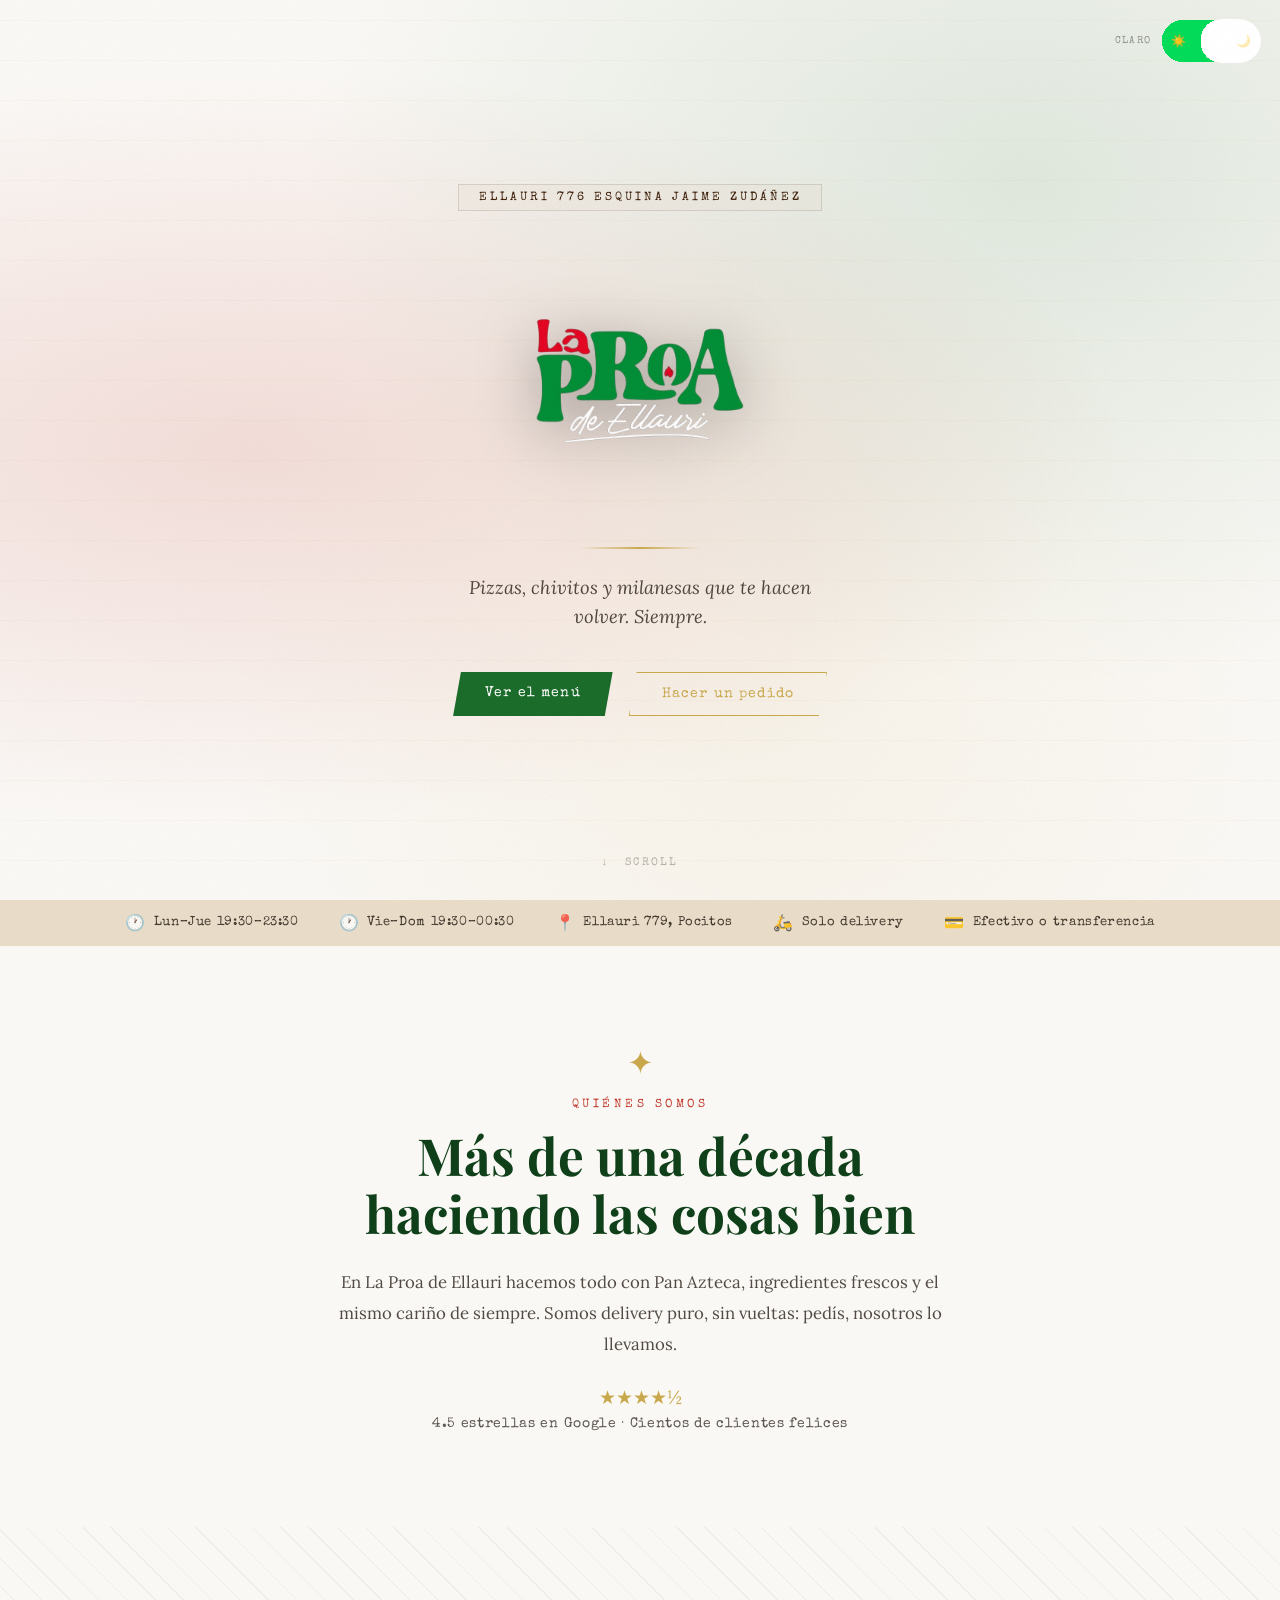
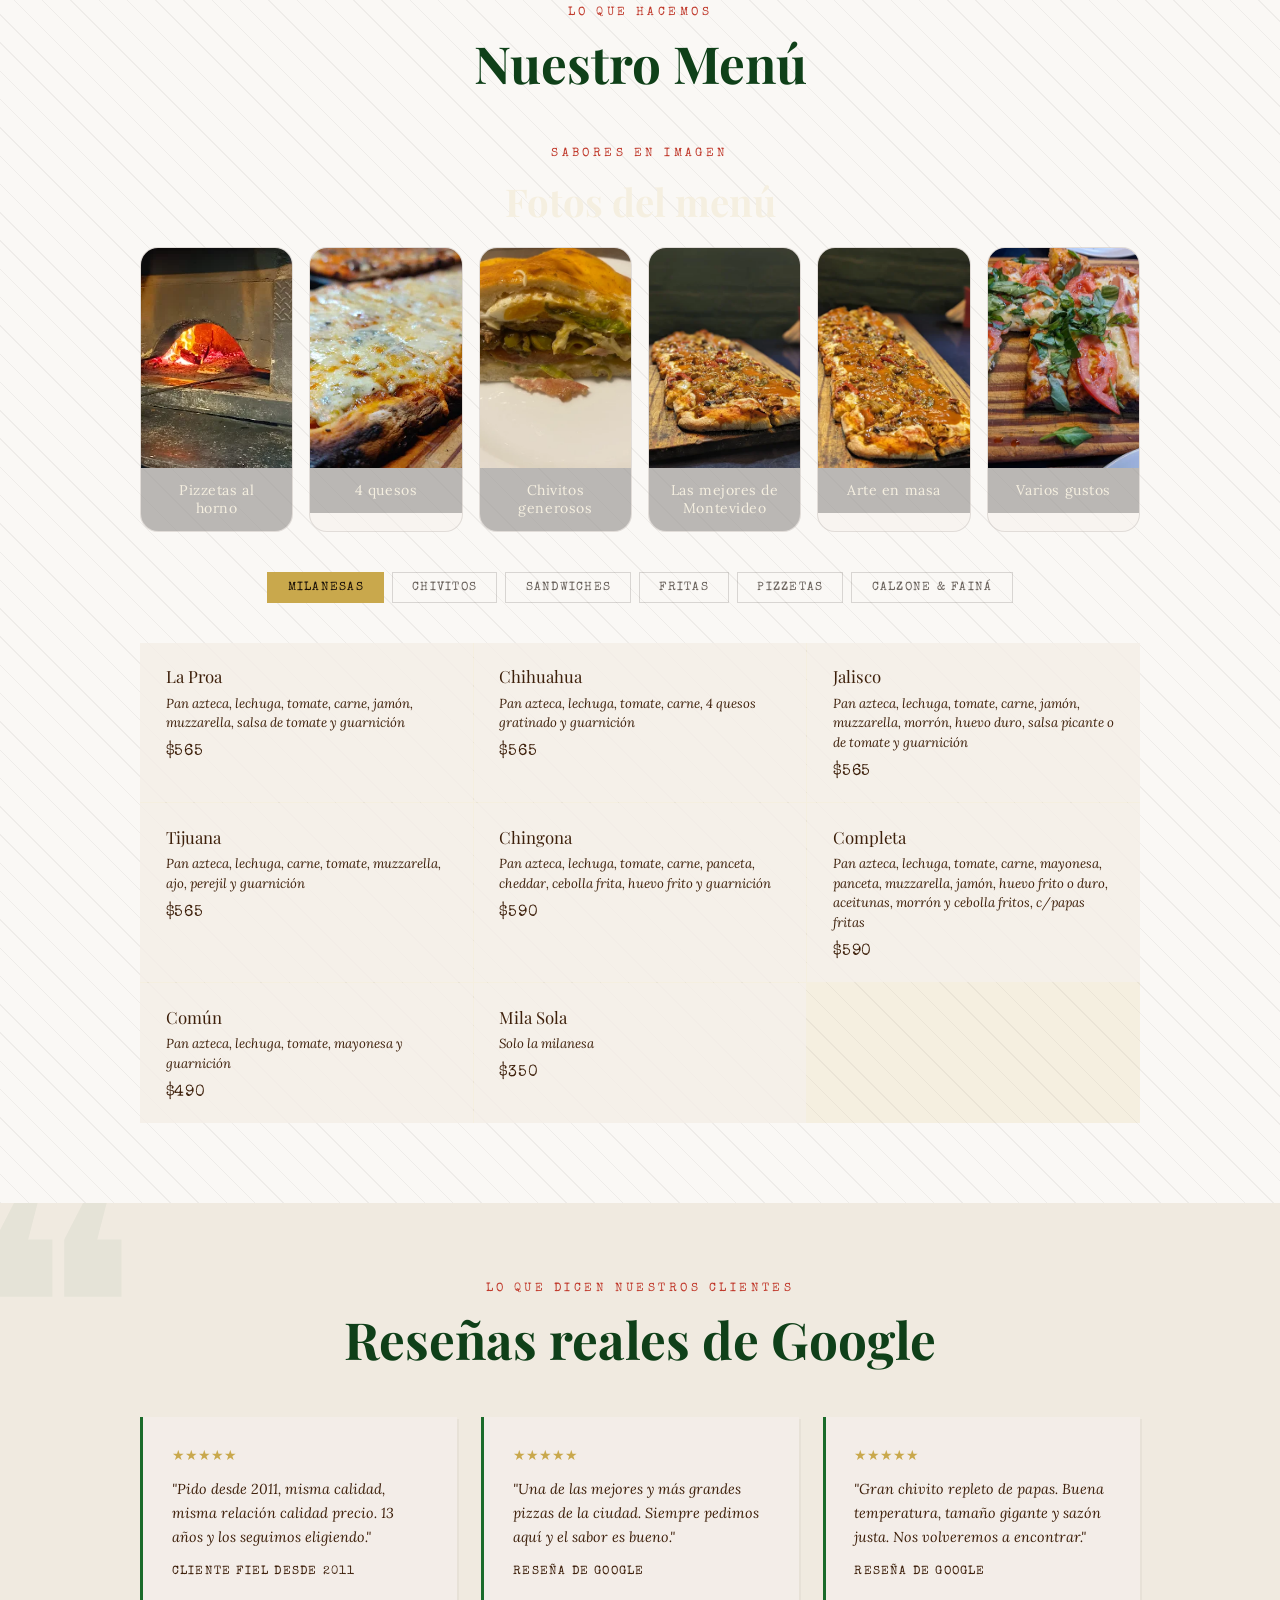
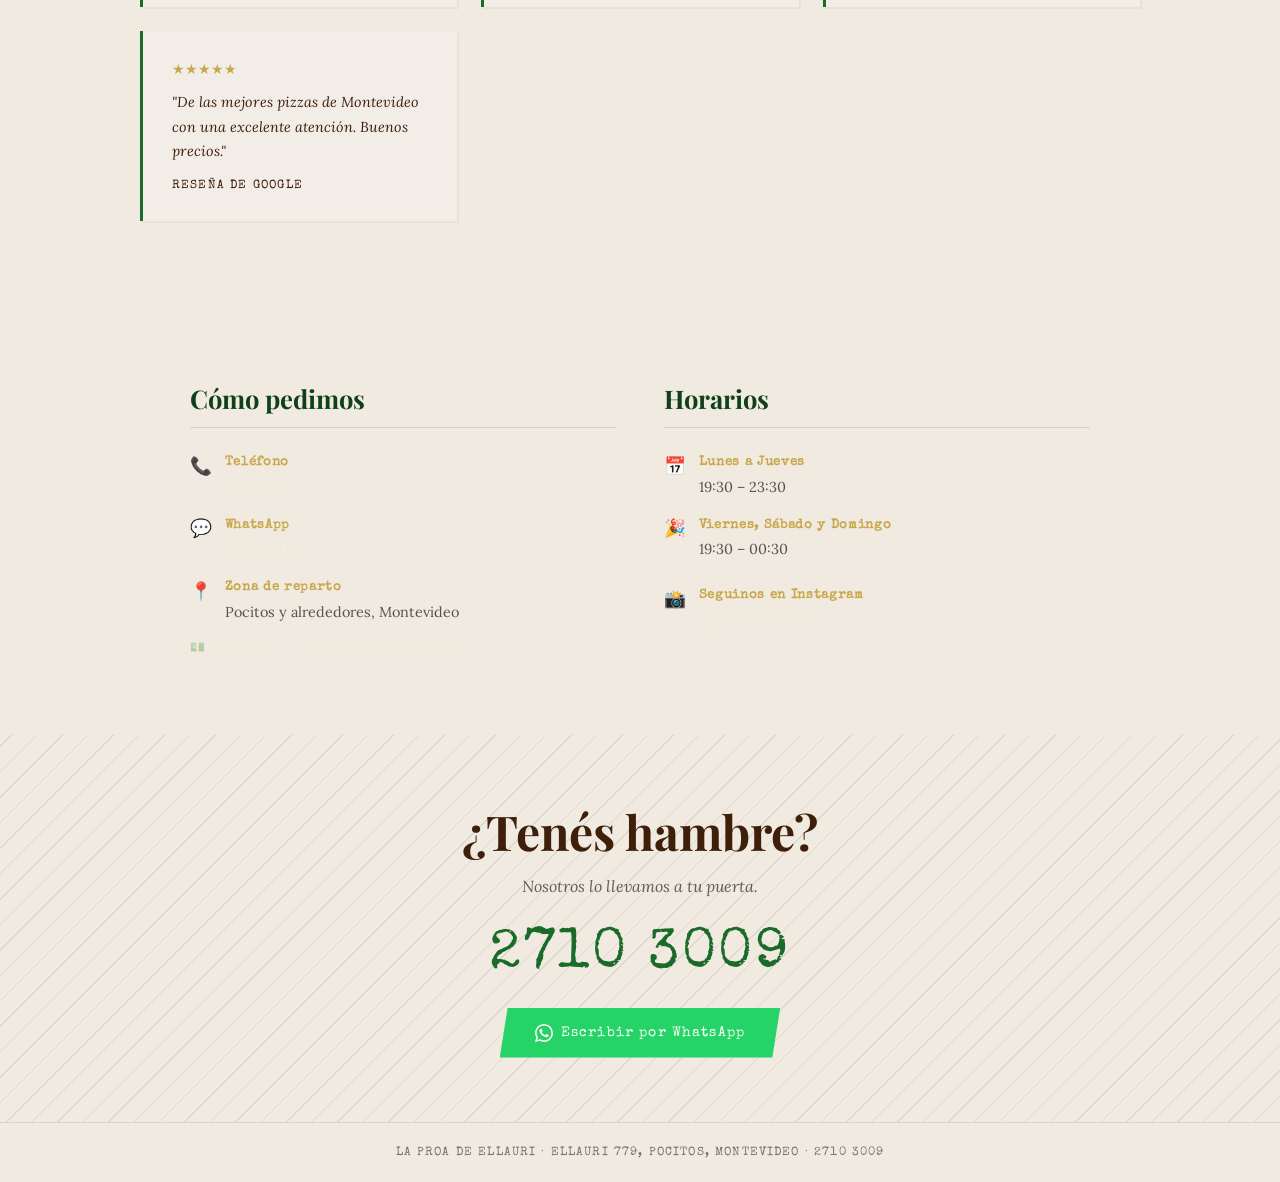
==== commit e022b600: "Add files via upload" ====
--- a/index.html
+++ b/index.html
@@ -177,7 +177,7 @@
     --unchecked: hsl(218, 8%, 81%);
     --checked: hsl(var(--hue, 144), calc((8 + (var(--complete, 0) / 100 * 92)) * 1%), calc((81 - (var(--complete, 0) / 100 * (81 - 43))) * 1%));
     --control: hsl(300, 100%, 100%);
-    --border: 4px;
+    --border: 0px;
     --width: 100;
     --height: 44;
     height: calc(var(--height) * 1px);
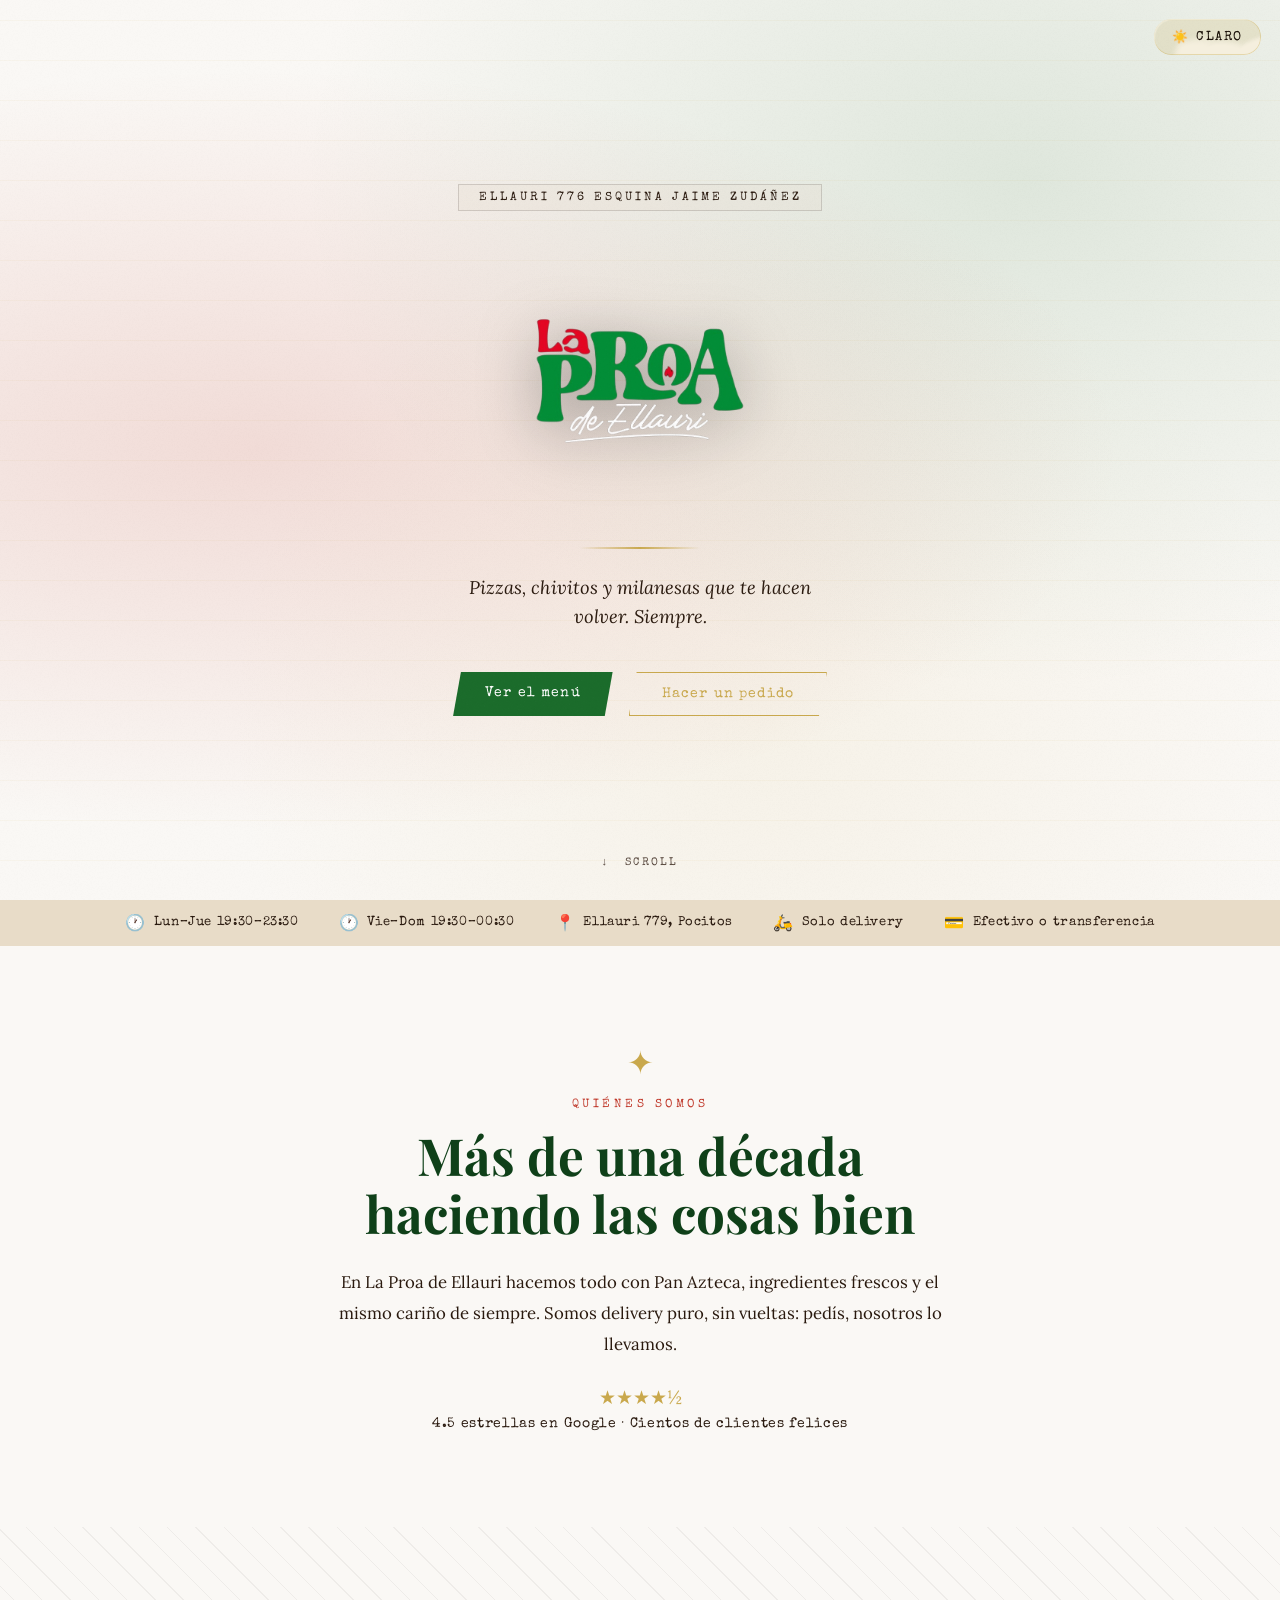
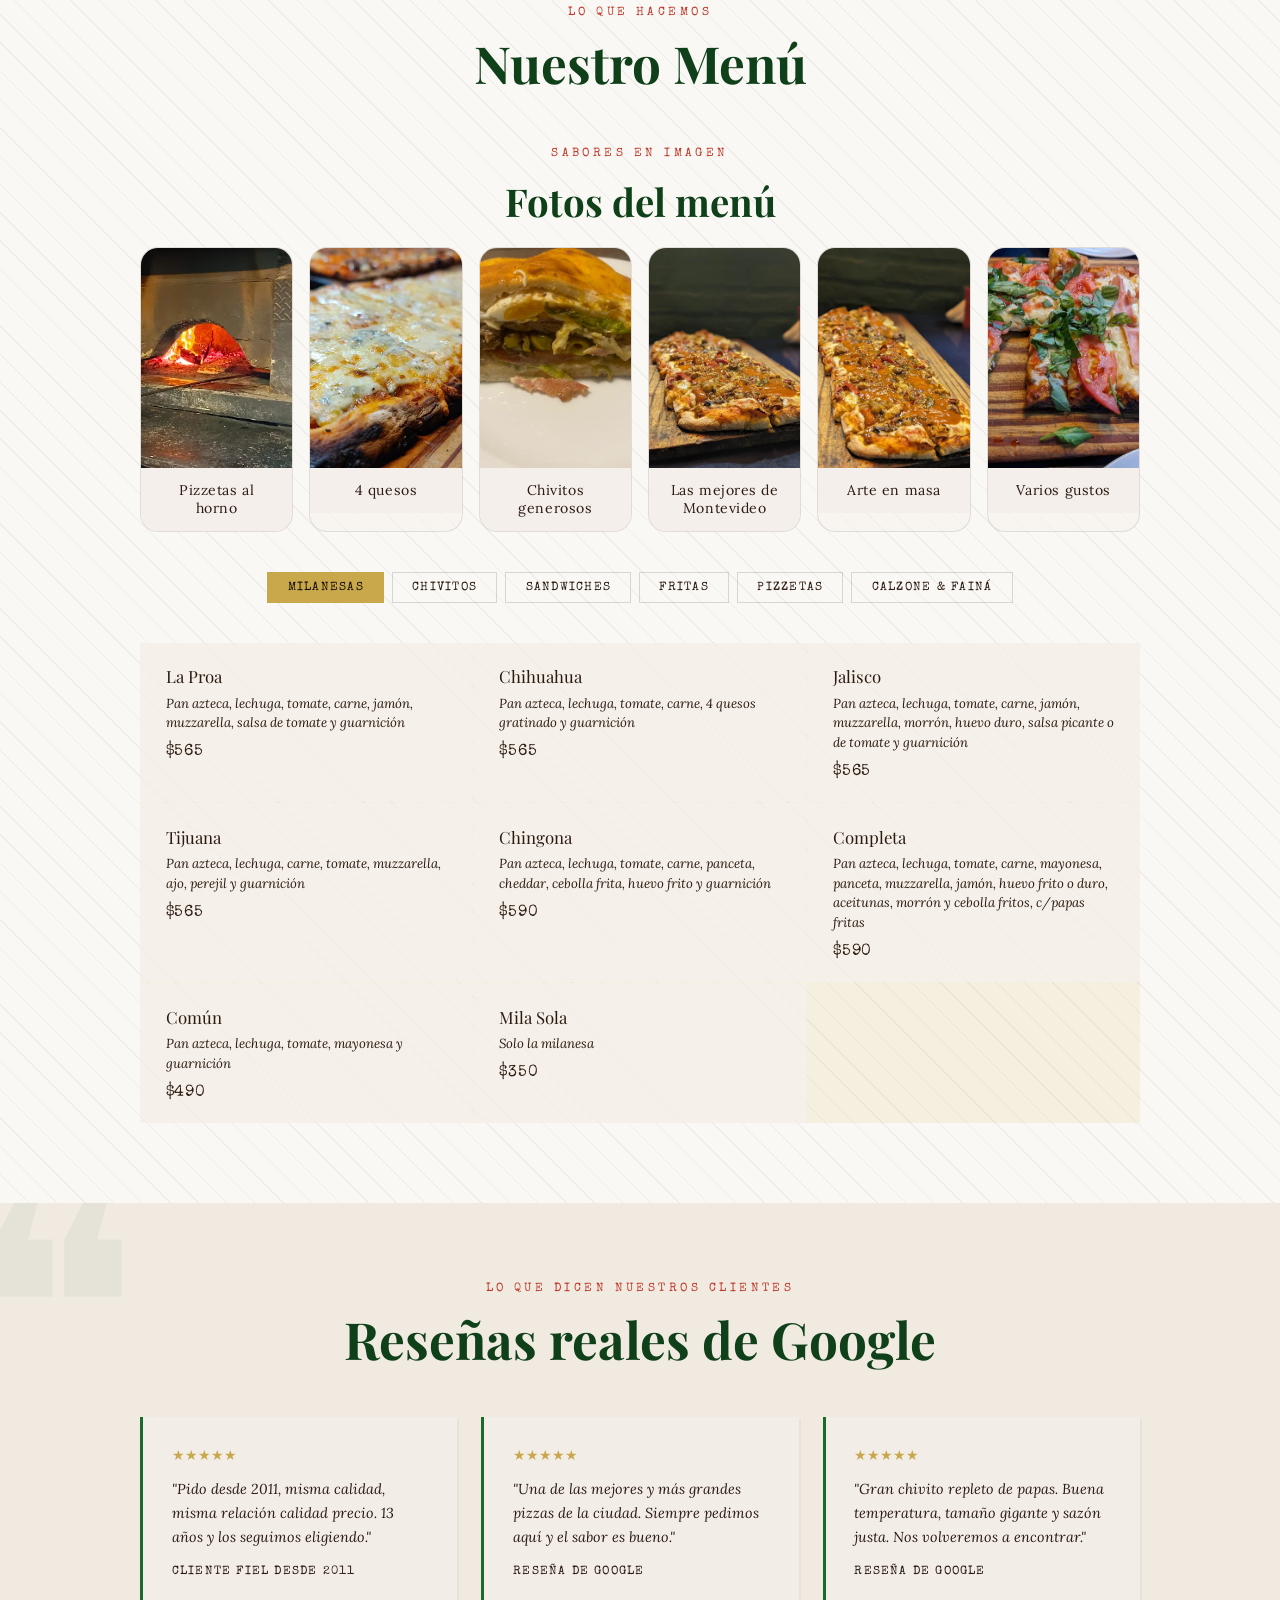
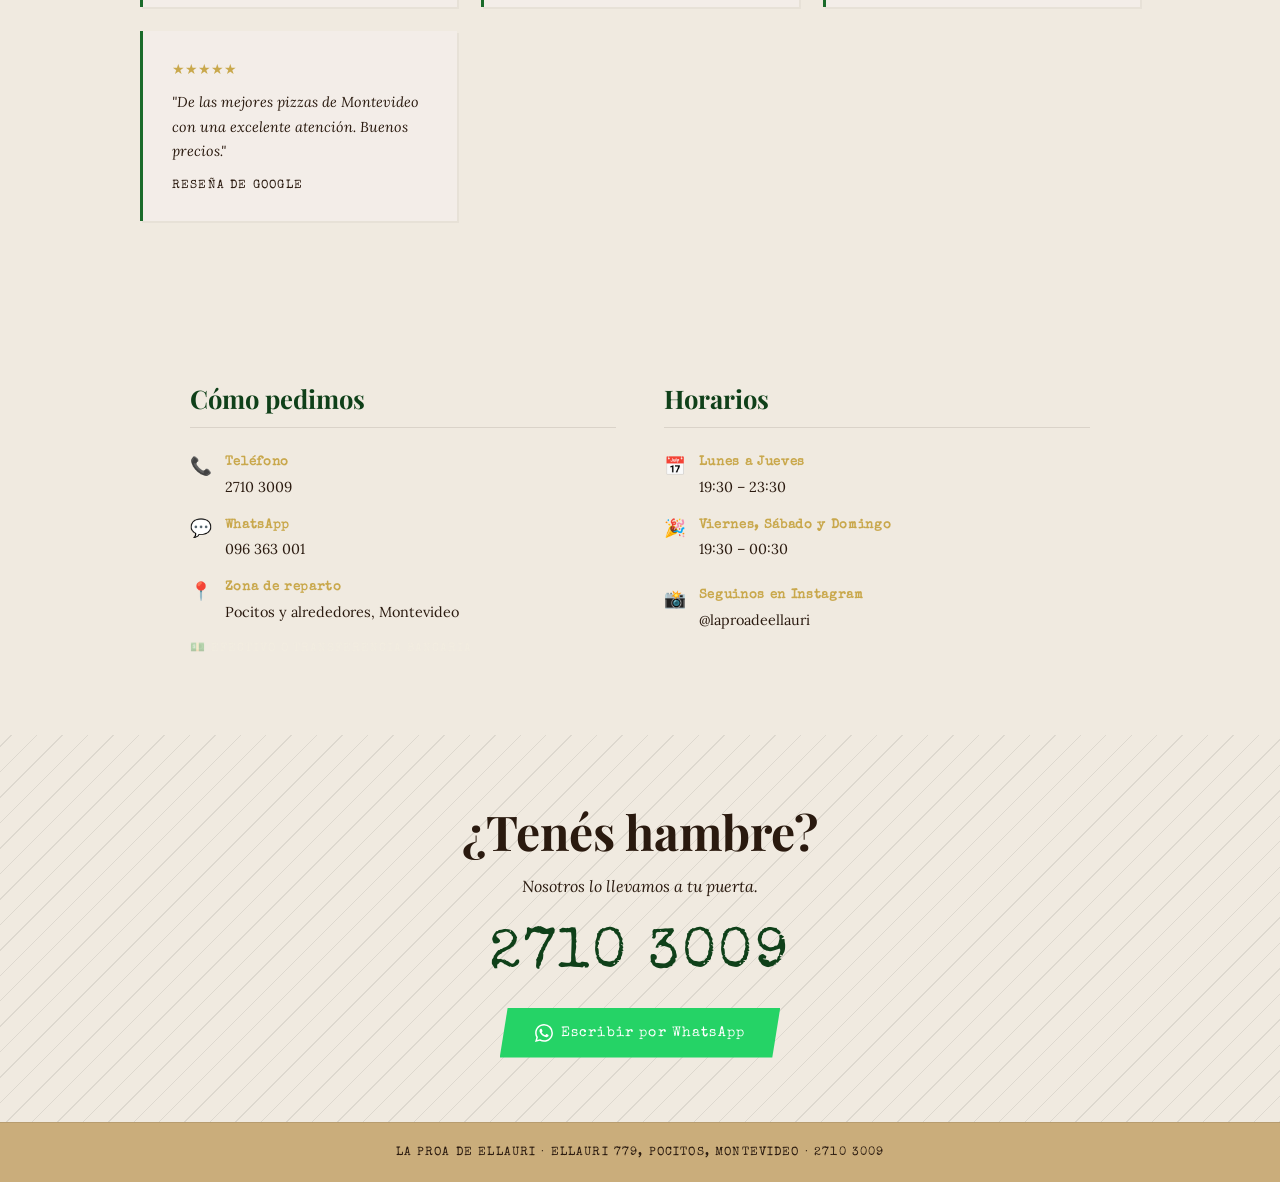
==== commit 99556361: "Add files via upload" ====
--- a/index.html
+++ b/index.html
@@ -32,10 +32,6 @@
     background: var(--negro);
   }
 
-  html.light-mode {
-    background: #faf8f5;
-  }
-
   body {
     background-color: var(--crema);
     color: var(--marron);
@@ -44,6 +40,7 @@
     margin: 0;
     padding: 0;
     width: 100%;
+    transition: background-color 400ms cubic-bezier(1,0,0.4,1), color 400ms cubic-bezier(1,0,0.4,1);
   }
 
   body.light-mode {
@@ -143,282 +140,106 @@
     filter: drop-shadow(0 10px 30px rgba(0, 0, 0, 0.35));
   }
 
-  /* ─── LIQUID GLASS TOGGLE ─── */
-  :root {
-    --transition: 0.2s;
-    --ease: ease-out;
-  }
-
-  .liquid-toggle-container {
-    position: absolute;
+  /* ─── LIQUID GLASS BUTTON (theme toggle) ─── */
+  .glass-button {
+    position: fixed;
     top: 1.2rem;
     right: 1.2rem;
-    z-index: 100;
+    z-index: 1001;
+    padding: 10px 18px;
+    border: none;
+    border-radius: 17px;
+    cursor: pointer;
+    overflow: hidden;
+    background: transparent;
+    transition: transform 0.2s ease;
+    outline: none;
+  }
+
+  .glass-button:hover  { transform: scale(1.05); }
+  .glass-button:active { transform: scale(0.95); }
+
+  .glass-filter,
+  .glass-overlay,
+  .glass-specular {
+    position: absolute;
+    inset: 0;
+    border-radius: inherit;
+  }
+
+  .glass-filter {
+    z-index: 1;
+    backdrop-filter: blur(4px);
+    filter: url(#glass-distortion) saturate(120%) brightness(1.15);
+  }
+
+  .glass-overlay {
+    z-index: 2;
+    background: rgba(201, 168, 76, 0.22);
+    box-shadow: inset 0 0 0 1px rgba(201, 168, 76, 0.35);
+    transition: background 400ms ease;
+  }
+
+  .glass-specular {
+    z-index: 3;
+    box-shadow: inset 1px 1px 1px rgba(255,255,255,0.6);
+  }
+
+  .glass-content {
+    position: relative;
+    z-index: 4;
+    color: #ffffff;
+    font-family: 'Special Elite', cursive;
+    font-size: 0.8rem;
+    letter-spacing: 0.12em;
+    text-transform: uppercase;
     display: flex;
     align-items: center;
-    gap: 0.6rem;
-  }
-
-  .toggle-label {
-    font-family: 'Special Elite', cursive;
-    font-size: 0.65rem;
-    letter-spacing: 0.12em;
-    text-transform: uppercase;
-    color: rgba(255,255,255,0.45);
-    transition: color 0.3s;
-  }
-
-  body.light-mode .toggle-label {
-    color: rgba(26,16,8,0.4);
-  }
-
-  /* Liquid toggle core styles */
-  .liquid-toggle {
-    --unchecked: hsl(218, 8%, 81%);
-    --checked: hsl(var(--hue, 144), calc((8 + (var(--complete, 0) / 100 * 92)) * 1%), calc((81 - (var(--complete, 0) / 100 * (81 - 43))) * 1%));
-    --control: hsl(300, 100%, 100%);
-    --border: 0px;
-    --width: 100;
-    --height: 44;
-    height: calc(var(--height) * 1px);
-    width: calc(var(--width) * 1px);
-    border-radius: 100px;
-    border: 0;
-    padding: 0;
-    cursor: pointer;
-    position: relative;
-    overflow: visible;
-    container-type: inline-size;
-    background: #0000;
-    transition: outline var(--transition) var(--ease);
-    outline-offset: 2px;
-  }
-
-  .liquid-toggle:focus-visible {
-    outline: 3px solid color-mix(in oklch, var(--checked), #0000);
-  }
-
-  .liquid-toggle:active { outline: none; }
-
-  .indicator {
-    border-radius: 100px;
-    pointer-events: none;
-    height: 100%;
-    width: 100%;
-    background: var(--checked);
-    position: absolute;
-    top: 50%;
-    left: 50%;
-    translate: -50% -50%;
-  }
-
-  .knockout {
-    height: calc(var(--height) * 1px);
-    width: calc(var(--width) * 1px);
-    border-radius: 100px;
-    filter: url(#remove-black);
-    position: absolute;
-    inset: 0;
-    will-change: filter;
-    transform: translate3d(0,0,0);
-  }
-
-  .indicator--masked {
-    background: var(--checked);
-    z-index: 12;
-    height: 100%;
-    width: 100%;
-    translate: -50% -50%;
-    container-type: inline-size;
-    position: absolute;
-    top: 50%;
-    left: 50%;
-    border-radius: 100px;
-
-    .mask {
-      position: absolute;
-      height: calc(100% - (2 * var(--border)));
-      width: calc(60% - (2 * var(--border)));
-      top: 50%;
-      background: #000;
-      left: var(--border);
-      border-radius: 100px;
-      translate: calc((var(--complete, 0) / 100) * (100cqi - 100% - (6 * var(--border)))) -50%;
-      transition-property: height, width, margin, translate;
-      transition-duration: var(--transition);
-      transition-timing-function: var(--ease);
-    }
-  }
-
-  .wrapper {
-    position: absolute;
-    inset: 0;
-    border-radius: 100px;
-    clip-path: inset(0 0 0 0 round 100px);
-    filter: blur(5px);
-    transition: filter var(--transition) var(--ease);
-  }
-
-  .liquids {
-    position: absolute;
-    inset: 0;
-    transform: translate3d(0,0,0);
-    border-radius: 100px;
-    overflow: hidden;
-    filter: url(#goo);
-
-    .liquid__shadow {
-      position: absolute;
-      inset: 0;
-      box-shadow: inset 0px 0px 3px 4px var(--checked),
-        inset calc(((var(--complete, 0) / 100) * 8px) + -4px) 0px 3px 4px var(--checked);
-      border-radius: 100px;
-    }
-
-    .liquid__track {
-      content: '';
-      height: calc((var(--height) * 1px) - (0 * var(--border)));
-      width: calc((var(--width) * 1px) - (0 * var(--border)));
-      background: var(--checked);
-      border-radius: 100px;
-      position: absolute;
-      top: 50%;
-      left: 0;
-      translate: calc((var(--complete, 0) / 100) * (100cqi - 100% - (6 * var(--border)))) -50%;
-      transition-property: height, width, left;
-      transition-duration: var(--transition);
-      transition-timing-function: var(--ease);
-    }
-  }
-
-  .indicator__liquid {
-    position: absolute;
-    height: calc(100% - (2 * var(--border)));
-    width: calc(60% - (2 * var(--border)));
-    container-type: inline-size;
-    top: 50%;
-    background: #0000;
-    left: var(--border);
-    border-radius: 100px;
-    translate: calc((var(--complete, 0) / 100) * (100cqi - 100% - (2 * var(--border)))) -50%;
-    transition-property: scale, translate;
-    transition-duration: var(--transition);
-    transition-timing-function: var(--ease);
-
-    .shadow {
-      opacity: 0;
-      content: '';
-      position: absolute;
-      inset: 0;
-      border-radius: 100px;
-      box-shadow:
-        1px -1px 2px hsl(0 0% 100% / 0.5) inset,
-        0px -1px 2px hsl(0 0% 100% / 0.5) inset,
-        -1px -1px 2px hsl(0 0% 100% / 0.5) inset,
-        1px 1px 2px hsl(0 0% 30% / 0.5) inset,
-        -8px 4px 10px -6px hsl(0 0% 30% / 0.25) inset,
-        -1px 1px 6px hsl(0 0% 30% / 0.25) inset,
-        -1px -1px 8px hsl(0 0% 60% / 0.15),
-        1px 1px 2px hsl(0 0% 30% / 0.15),
-        2px 2px 6px hsl(0 0% 30% / 0.15),
-        -2px -1px 2px hsl(0 0% 100% / 0.25) inset,
-        3px 6px 16px -6px hsl(0 0% 30% / 0.5);
-      z-index: 20;
-      transition: opacity var(--transition) var(--ease);
-    }
-
-    .cover {
-      content: '';
-      position: absolute;
-      inset: 0;
-      background: white;
-      border-radius: 100px;
-      transition: opacity var(--transition) var(--ease);
-    }
-  }
-
-  /* Active states */
-  .liquid-toggle:active .indicator--masked .mask {
-    height: calc((100% - (2 * var(--border))) * 1.65);
-    width: calc((60% - (2 * var(--border))) * 1.65);
-    margin-left: calc((60% - (2 * var(--border))) * -0.325);
-  }
-
-  .liquid-toggle:active .indicator__liquid {
-    scale: 1.65 1.65;
-  }
-
-  .liquid-toggle:active .wrapper {
-    filter: blur(0px);
-  }
-
-  .liquid-toggle:active .indicator__liquid .shadow { opacity: 1; }
-  .liquid-toggle:active .indicator__liquid .cover { opacity: 0; }
-
-  .liquid-toggle:active .indicator__liquid .liquid__track {
-    left: calc(var(--border) * 3);
-    height: calc((var(--height) * 1px) - (6 * var(--border)));
-  }
-
-  /* Icons inside toggle */
-  .toggle-icons {
-    position: absolute;
-    inset: 0;
-    display: flex;
-    align-items: center;
-    justify-content: space-between;
-    padding: 0 10px;
-    z-index: 20;
-    pointer-events: none;
-  }
-
-  .toggle-icon-inner {
-    font-size: 0.75rem;
-    line-height: 1;
-    transition: opacity 0.3s;
-  }
-
-  /* dark mode: moon visible (right), sun dimmed */
-  .toggle-icon-inner.sun { opacity: 0.35; }
-  .toggle-icon-inner.moon { opacity: 1; }
-
-  /* light mode: sun visible (left), moon dimmed */
-  body.light-mode .toggle-icon-inner.sun { opacity: 1; }
-  body.light-mode .toggle-icon-inner.moon { opacity: 0.35; }
+    gap: 0.4rem;
+    white-space: nowrap;
+  }
 
   /* ─── LIGHT MODE OVERRIDES ─── */
+  body.light-mode .glass-overlay { background: rgba(201, 168, 76, 0.18); }
+  body.light-mode .glass-content { color: var(--negro); }
+
   body.light-mode .hero { background: #faf8f5; }
-  body.light-mode .hero-tagline { color: rgba(26,16,8,0.75); }
-  body.light-mode .hero-badge { color: var(--marron); border-color: rgba(26,16,8,0.12); background: rgba(230,220,210,0.3); }
+  body.light-mode .hero-tagline { color: #2a1a0f; }
+  body.light-mode .hero-badge { color: #2a1a0f; border-color: rgba(26,16,8,0.15); background: rgba(230,220,210,0.3); }
   body.light-mode .section-menu { background: #faf8f5; }
   body.light-mode .section-menu::before { background-image: repeating-linear-gradient(45deg, rgba(26,16,8,0.05) 0px, rgba(26,16,8,0.05) 1px, transparent 1px, transparent 20px); }
   body.light-mode .menu-item, body.light-mode .pizzeta-item, body.light-mode .review-card, body.light-mode .extras-box { background: rgba(245,240,235,0.8); }
   body.light-mode .menu-header .section-title { color: var(--verde-oscuro); }
-  body.light-mode .menu-item-name, body.light-mode .menu-item-desc, body.light-mode .menu-item-price, body.light-mode .extra-item, body.light-mode .review-text, body.light-mode .info-row-text, body.light-mode .review-author { color: var(--marron); }
+  body.light-mode .menu-item-name, body.light-mode .menu-item-desc, body.light-mode .menu-item-price, body.light-mode .extra-item, body.light-mode .review-text, body.light-mode .info-row-text, body.light-mode .review-author { color: #2a1a0f; }
   body.light-mode .section-info { background: #f0eae0; }
-  body.light-mode .cta-final { background: #f0eae0; color: var(--marron); }
-  body.light-mode .cta-final h2 { color: var(--marron); }
-  body.light-mode .cta-final p { color: rgba(26,16,8,0.65); }
-  body.light-mode .cta-phone { color: var(--verde); }
-  body.light-mode .cta-phone:hover { color: var(--dorado); }
-  body.light-mode footer { background: #f0eae0; color: rgba(26,16,8,0.55); border-top-color: rgba(26,16,8,0.1); }
-  body.light-mode .tab-btn { color: rgba(26,16,8,0.65); border-color: rgba(26,16,8,0.15); }
+  body.light-mode .cta-final { background: #f0eae0; color: #2a1a0f; }
+  body.light-mode .cta-final h2 { color: #2a1a0f; }
+  body.light-mode .cta-final p { color: #2a1a0f; }
+  body.light-mode .cta-phone { color: var(--verde-oscuro); }
+  body.light-mode .cta-phone:hover { color: var(--rojo); }
+  body.light-mode footer { background: #caad7b; color: #2a1a0f; border-top-color: rgba(26,16,8,0.1); }
+  body.light-mode .tab-btn { color: #2a1a0f; border-color: rgba(26,16,8,0.15); }
   body.light-mode .tab-btn:hover, body.light-mode .tab-btn.active { background: var(--dorado); color: var(--negro); border-color: var(--dorado); }
-  body.light-mode .hero-scroll { color: rgba(26,16,8,0.3); }
+  body.light-mode .hero-scroll { color: #5a4a40; }
   body.light-mode .hero-divider { background: linear-gradient(90deg, transparent, var(--dorado), transparent); }
   body.light-mode .section-label { color: var(--rojo); }
   body.light-mode .section-title { color: var(--verde-oscuro); }
-  body.light-mode .section-text { color: rgba(26,16,8,0.75); }
-  body.light-mode .stars-text { color: rgba(26,16,8,0.7); }
+  body.light-mode .section-text { color: #2a1a0f; }
+  body.light-mode .stars-text { color: #2a1a0f; }
   body.light-mode .review-card { background: rgba(245,240,235,0.7); box-shadow: 2px 2px 0 rgba(0,0,0,0.04); }
   body.light-mode .review-card:hover { box-shadow: 4px 4px 0 rgba(0,0,0,0.06); }
   body.light-mode .info-block-title { color: var(--verde-oscuro); border-bottom-color: rgba(26,16,8,0.1); }
-  body.light-mode .info-row-text { color: rgba(26,16,8,0.7); }
+  body.light-mode .info-row-text { color: #2a1a0f; }
   body.light-mode .gallery-item { background: rgba(245,240,235,0.5); border-color: rgba(26,16,8,0.1); }
-  body.light-mode .info-bar { background: #e8dcc8; color: rgba(26,16,8,0.8); }
-  body.light-mode .info-item { color: rgba(26,16,8,0.8); }
+  body.light-mode .gallery-item figcaption { color: #2a1a0f; background: rgba(245,240,235,0.95); }
+  body.light-mode .info-bar { background: #e8dcc8; color: #2a1a0f; }
+  body.light-mode .info-item { color: #2a1a0f; }
   body.light-mode .section-nosotros { background: #faf8f5; }
   body.light-mode .section-reviews { background: #f0eae0; }
+  body.light-mode .pizzeta-desc { color: #2a1a0f; }
+  body.light-mode .gallery-title { color: var(--verde-oscuro); }
+  body.light-mode .info-row-text a { color: #2a1a0f; }
+  body.light-mode .info-row-text a:hover { color: var(--rojo); }
 
   .hero-logo-la { font-family: 'Playfair Display', serif; font-size: clamp(3rem, 8vw, 6rem); font-style: italic; color: var(--rojo); line-height: 0.9; display: block; }
   .hero-logo-proa { font-family: 'Playfair Display', serif; font-size: clamp(5rem, 15vw, 11rem); font-weight: 900; color: var(--verde); line-height: 0.85; display: block; letter-spacing: -0.02em; text-shadow: 4px 4px 0px var(--verde-oscuro); }
@@ -548,51 +369,25 @@
 </head>
 <body>
 
-<!-- SVG filters for liquid glass -->
-<svg class="sr-only" xmlns="http://www.w3.org/2000/svg">
-  <defs>
-    <filter id="goo">
-      <feGaussianBlur result="SvgjsFeGaussianBlur1000" in="SourceGraphic" stdDeviation="13"></feGaussianBlur>
-      <feColorMatrix result="SvgjsFeColorMatrix1001" in="SvgjsFeGaussianBlur1000"
-        values="1 0 0 0 0  0 1 0 0 0  0 0 1 0 0  0 0 0 13 -10" type="matrix"></feColorMatrix>
-      <feComposite result="SvgjsFeComposite1002" in="SvgjsFeColorMatrix1001" operator="atop"></feComposite>
-    </filter>
-    <filter id="remove-black" color-interpolation-filters="sRGB">
-      <feColorMatrix type="matrix"
-        values="1 0 0 0 0  0 1 0 0 0  0 0 1 0 0  -255 -255 -255 0 1"
-        result="black-pixels"/>
-      <feMorphology in="black-pixels" operator="dilate" radius="0.5" result="smoothed"/>
-      <feComposite in="SourceGraphic" in2="smoothed" operator="out"/>
-    </filter>
-  </defs>
+<!-- SVG Filter for Glass Distortion -->
+<svg style="display:none">
+  <filter id="glass-distortion">
+    <feTurbulence type="turbulence" baseFrequency="0.008" numOctaves="2" result="noise" />
+    <feDisplacementMap in="SourceGraphic" in2="noise" scale="77" />
+  </filter>
 </svg>
 
 <!-- ══ HERO ══ -->
 <section class="hero">
-  <div class="liquid-toggle-container">
-    <span class="toggle-label" id="toggleLabel">oscuro</span>
-    <button aria-label="Cambiar tema" aria-pressed="false" class="liquid-toggle" id="themeToggle">
-      <div class="knockout">
-        <div class="indicator indicator--masked">
-          <div class="mask"></div>
-        </div>
-      </div>
-      <div class="indicator__liquid">
-        <div class="shadow"></div>
-        <div class="wrapper">
-          <div class="liquids">
-            <div class="liquid__shadow"></div>
-            <div class="liquid__track"></div>
-          </div>
-        </div>
-        <div class="cover"></div>
-      </div>
-      <div class="toggle-icons">
-        <span class="toggle-icon-inner sun">☀️</span>
-        <span class="toggle-icon-inner moon">🌙</span>
-      </div>
-    </button>
-  </div>
+  <button class="glass-button" id="themeToggle" aria-label="Cambiar tema">
+    <div class="glass-filter"></div>
+    <div class="glass-overlay"></div>
+    <div class="glass-specular"></div>
+    <div class="glass-content">
+      <span id="themeIcon">🌙</span>
+      <span id="themeLabel">oscuro</span>
+    </div>
+  </button>
   <div class="hero-bg"></div>
   <div class="hero-lines"></div>
   <div class="hero-content">
@@ -828,61 +623,45 @@
   }, { threshold: 0.15 });
   document.querySelectorAll('.reveal').forEach(el => observer.observe(el));
 
-  // ── Liquid Glass Toggle ──
-  const toggle = document.getElementById('themeToggle');
-  const label = document.getElementById('toggleLabel');
-
-  function setComplete(val) {
-    toggle.style.setProperty('--complete', val);
-    // also sync the liquid__track translate via CSS var
-  }
+  // ── Liquid Glass Theme Toggle ──
+  const toggle   = document.getElementById('themeToggle');
+  const icon     = document.getElementById('themeIcon');
+  const label    = document.getElementById('themeLabel');
+  const specular = toggle.querySelector('.glass-specular');
 
   function applyTheme(theme) {
     const isLight = theme === 'light';
-    document.documentElement.classList.toggle('light-mode', isLight);
     document.body.classList.toggle('light-mode', isLight);
-    toggle.setAttribute('aria-pressed', String(isLight));
+    icon.textContent  = isLight ? '☀️' : '🌙';
     label.textContent = isLight ? 'claro' : 'oscuro';
     localStorage.setItem('theme', theme);
-
-    // Animate the toggle
-    const target = isLight ? 100 : 0;
-    animateComplete(target);
-  }
-
-  let animFrame;
-  function animateComplete(target) {
-    cancelAnimationFrame(animFrame);
-    const current = parseFloat(toggle.style.getPropertyValue('--complete') || '0');
-    const diff = target - current;
-    if (Math.abs(diff) < 0.5) { setComplete(target); return; }
-    setComplete(current + diff * 0.18);
-    animFrame = requestAnimationFrame(() => animateComplete(target));
-  }
-
-  // Init
-  const savedTheme = localStorage.getItem('theme');
-  const prefersDark = window.matchMedia('(prefers-color-scheme: dark)').matches;
-  const initialTheme = savedTheme || (prefersDark ? 'dark' : 'light');
-  // Set immediately without animation
-  const initIsLight = initialTheme === 'light';
-  document.documentElement.classList.toggle('light-mode', initIsLight);
-  document.body.classList.toggle('light-mode', initIsLight);
-  toggle.setAttribute('aria-pressed', String(initIsLight));
-  label.textContent = initIsLight ? 'claro' : 'oscuro';
-  setComplete(initIsLight ? 100 : 0);
-
+  }
+
+  // Restore saved theme
+  const saved = localStorage.getItem('theme') ||
+    (window.matchMedia('(prefers-color-scheme: light)').matches ? 'light' : 'dark');
+  applyTheme(saved);
+
+  // Toggle on click
   toggle.addEventListener('click', () => {
-    const isLight = document.body.classList.contains('light-mode');
-    applyTheme(isLight ? 'dark' : 'light');
+    applyTheme(document.body.classList.contains('light-mode') ? 'dark' : 'light');
   });
 
-  toggle.addEventListener('keydown', (e) => {
-    if (e.key === 'Enter' || e.key === ' ') {
-      e.preventDefault();
-      const isLight = document.body.classList.contains('light-mode');
-      applyTheme(isLight ? 'dark' : 'light');
-    }
+  // Mouse movement highlight (from liquid-button.js)
+  toggle.addEventListener('mousemove', function(e) {
+    const rect = this.getBoundingClientRect();
+    const x = e.clientX - rect.left;
+    const y = e.clientY - rect.top;
+    specular.style.background = `radial-gradient(
+      circle at ${x}px ${y}px,
+      rgba(255,255,255,0.22) 0%,
+      rgba(255,255,255,0.07) 30%,
+      rgba(255,255,255,0) 60%
+    )`;
+  });
+
+  toggle.addEventListener('mouseleave', function() {
+    specular.style.background = 'none';
   });
 </script>
 </body>
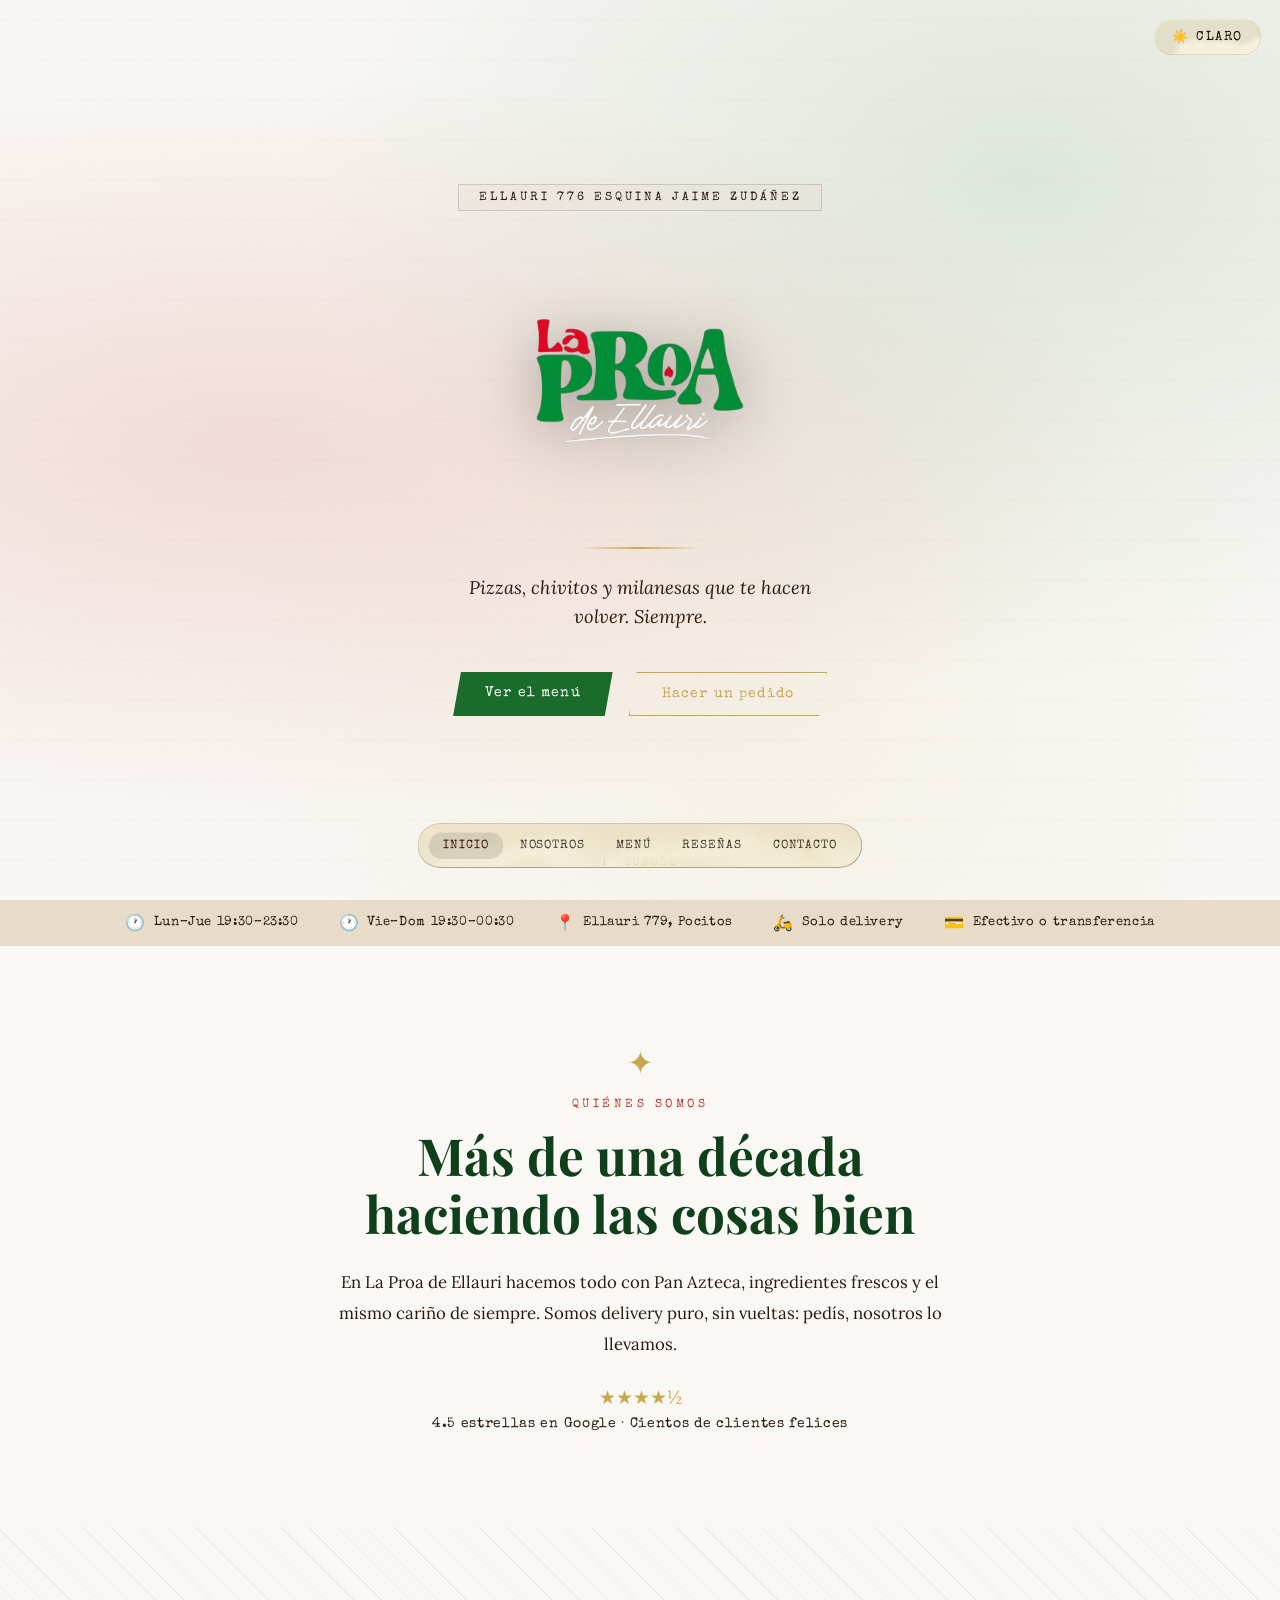
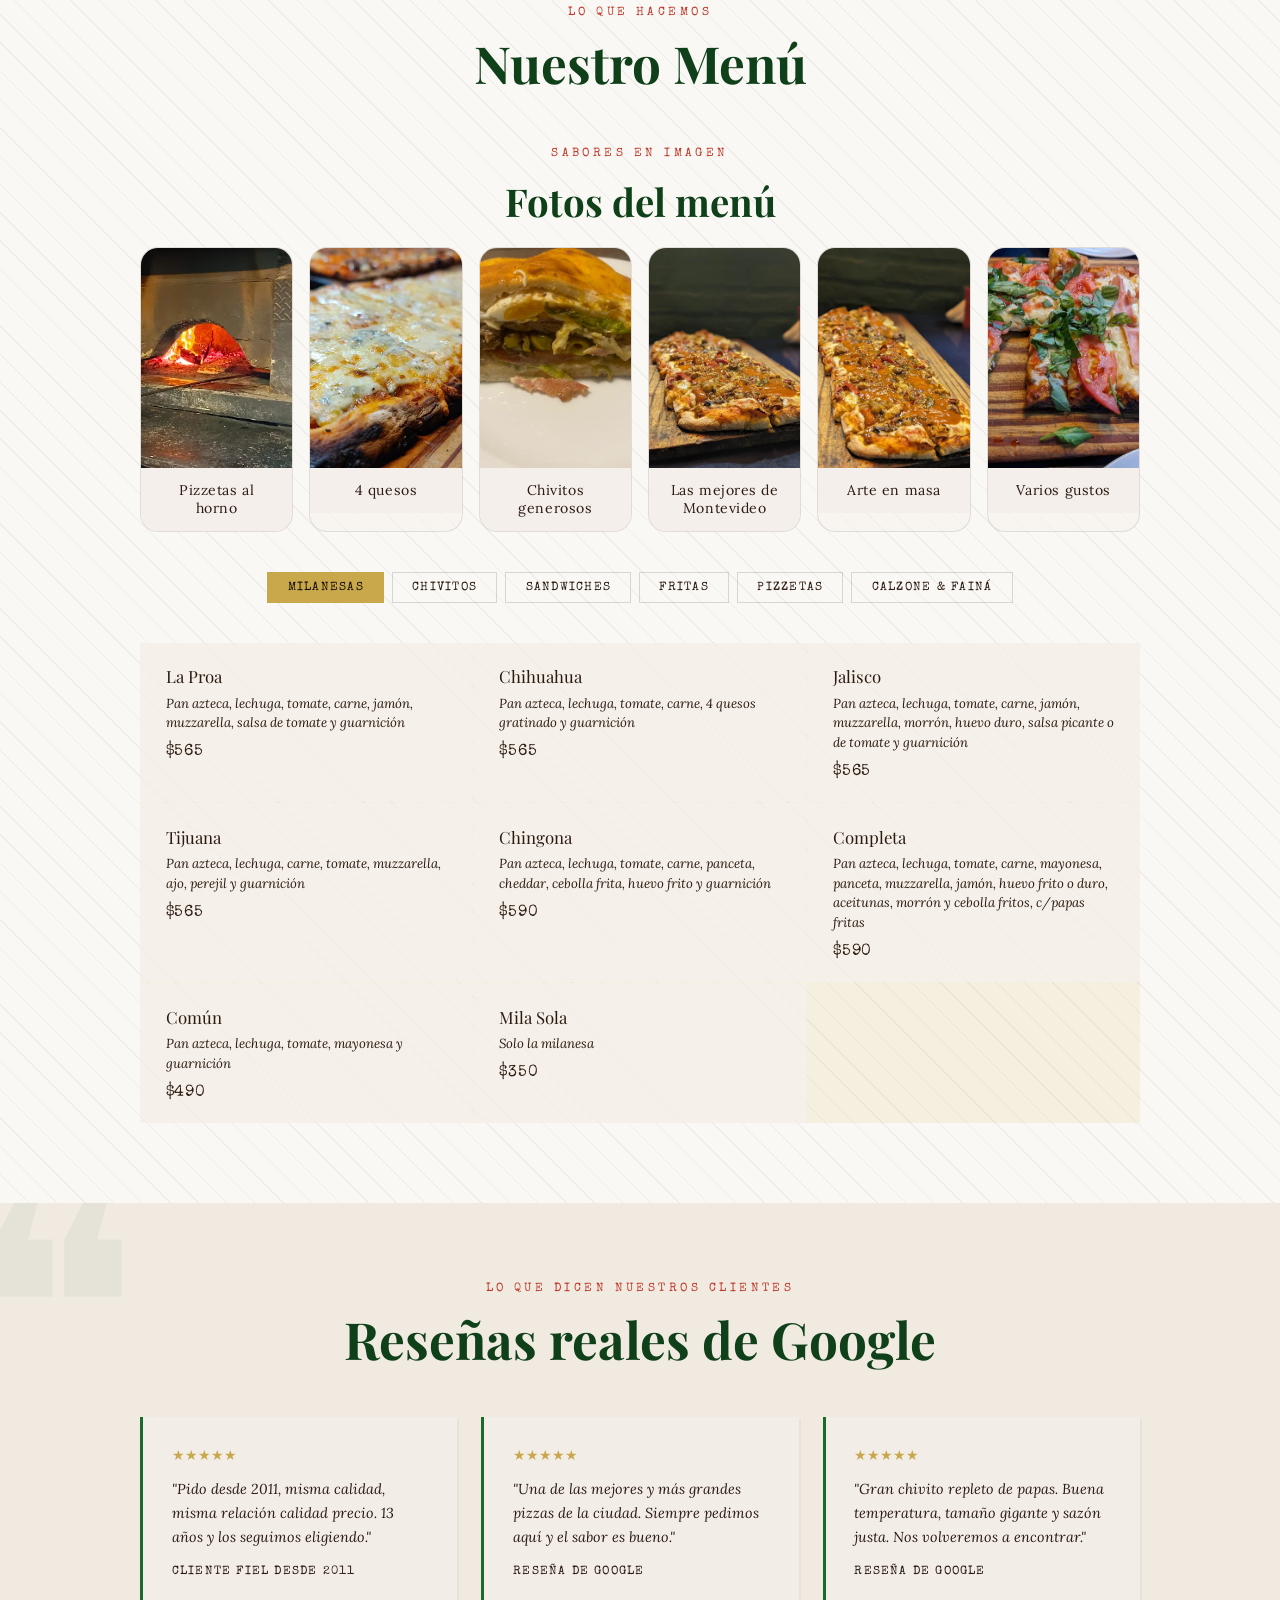
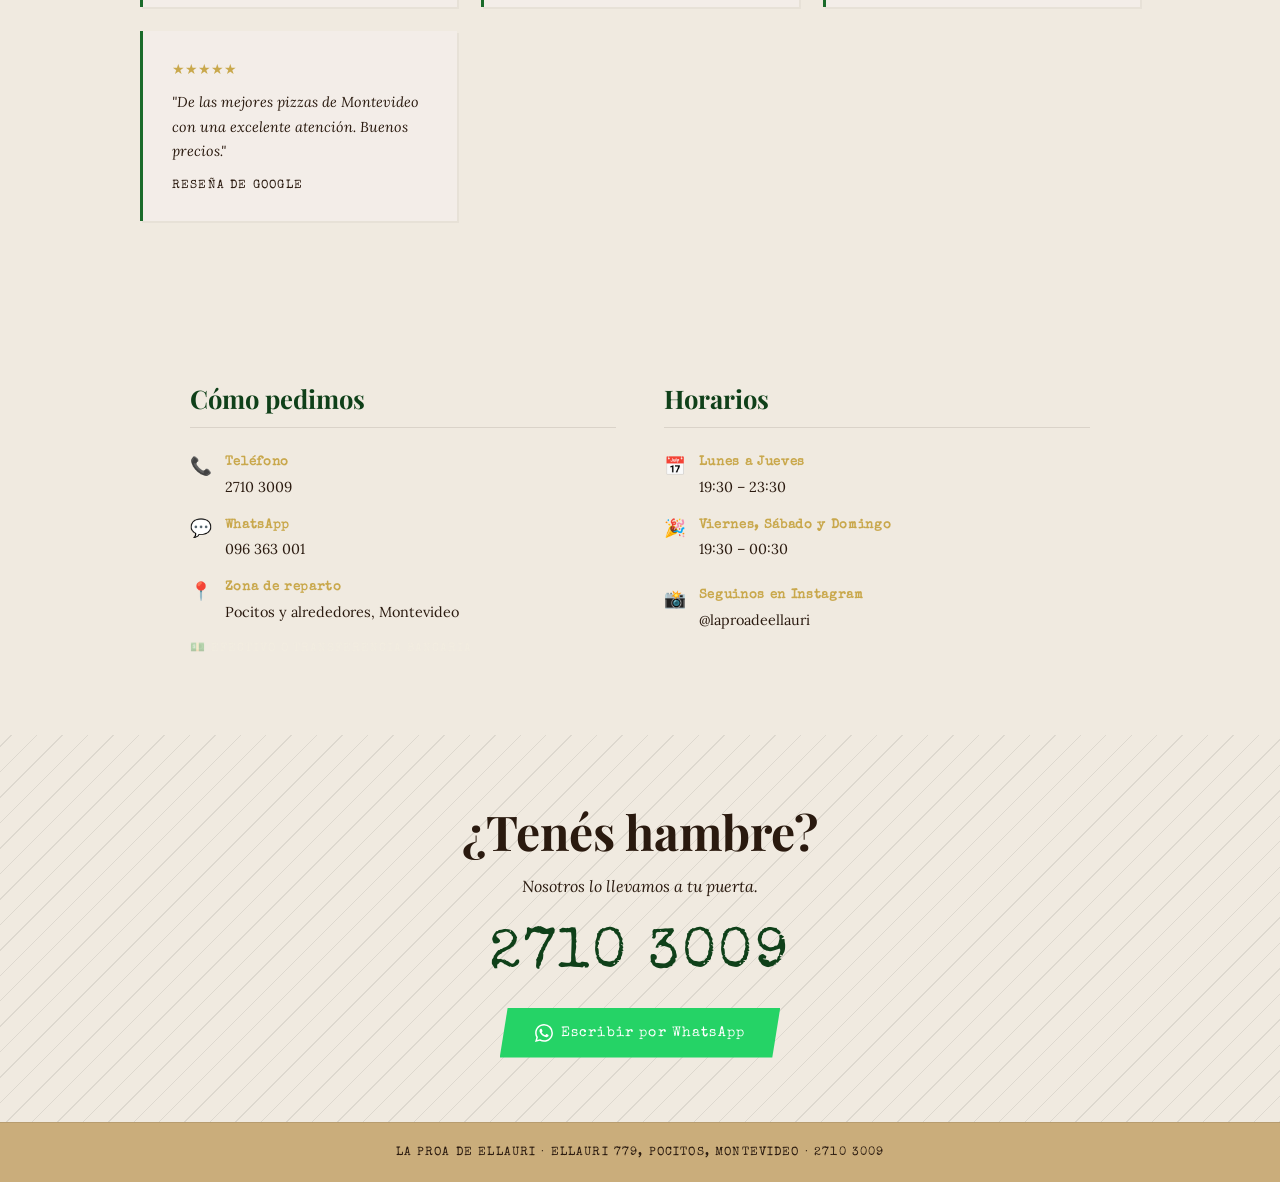
==== commit 44e37d93: "Add files via upload" ====
--- a/index.html
+++ b/index.html
@@ -365,6 +365,130 @@
 
   /* sr-only utility */
   .sr-only { position: absolute; width: 1px; height: 1px; padding: 0; margin: -1px; overflow: hidden; clip: rect(0,0,0,0); white-space: nowrap; border-width: 0; }
+  /* ─── GLASS NAV BAR ─── */
+  .glass-nav {
+    position: fixed;
+    bottom: 2rem;
+    left: 50%;
+    translate: -50% 0;
+    z-index: 1002;
+    border-radius: 99em;
+    overflow: hidden;
+    background: transparent;
+
+    /* enter animation */
+    opacity: 1;
+    transform: translateY(0);
+    transition:
+      opacity 500ms cubic-bezier(0.4, 0, 0.2, 1),
+      transform 500ms cubic-bezier(0.4, 0, 0.2, 1);
+  }
+
+  .glass-nav .glass-filter,
+  .glass-nav .glass-overlay,
+  .glass-nav .glass-specular {
+    position: absolute;
+    inset: 0;
+    border-radius: inherit;
+  }
+
+  .glass-nav .glass-filter {
+    z-index: 1;
+    backdrop-filter: blur(12px) saturate(140%);
+    filter: url(#glass-distortion) saturate(120%) brightness(1.1);
+  }
+
+  .glass-nav .glass-overlay {
+    z-index: 2;
+    background: rgba(201, 168, 76, 0.18);
+    box-shadow: inset 0 0 0 1px rgba(201, 168, 76, 0.30);
+    transition: background 400ms ease, box-shadow 400ms ease;
+  }
+
+  .glass-nav .nav-item {
+    transition: color 300ms ease, transform 150ms ease;
+  }
+
+  body.light-mode .glass-nav .glass-overlay {
+    background: rgba(201, 168, 76, 0.22);
+  }
+
+  .glass-nav .glass-specular {
+    z-index: 3;
+    box-shadow:
+      inset 1px 1px 0px rgba(255,255,255,0.55),
+      inset -1px -1px 0px rgba(0,0,0,0.08);
+  }
+
+  .glass-nav .glass-content {
+    position: relative;
+    z-index: 4;
+    padding: 0.55rem 0.7rem;
+  }
+
+  .nav-list {
+    list-style: none;
+    margin: 0;
+    padding: 0;
+    display: flex;
+    align-items: center;
+    gap: 0.15rem;
+  }
+
+  .nav-item {
+    color: rgba(255,255,255,0.88);
+    text-decoration: none;
+    font-family: 'Special Elite', cursive;
+    font-size: 0.72rem;
+    letter-spacing: 0.08em;
+    text-transform: uppercase;
+    padding: 0.5rem 0.9rem;
+    border-radius: 99em;
+    transition: color 200ms ease, transform 150ms ease;
+    white-space: nowrap;
+    display: block;
+    position: relative;
+    z-index: 1;
+  }
+
+  .nav-item:hover { transform: scale(1.05); }
+  .nav-item.active { color: #fff; }
+
+  body.light-mode .nav-item { color: rgba(26,16,8,0.75); }
+  body.light-mode .nav-item.active { color: var(--marron); }
+
+  /* sliding pill indicator */
+  .nav-pill {
+    position: absolute;
+    top: 0;
+    left: 0;
+    height: 100%;
+    border-radius: 99em;
+    background: rgba(255,255,255,0.20);
+    box-shadow: inset 1px 1px 0 rgba(255,255,255,0.35);
+    pointer-events: none;
+    z-index: 0;
+    /* pill transitions set via JS */
+    transition: left 350ms cubic-bezier(0.4, 0, 0.2, 1),
+                width 350ms cubic-bezier(0.4, 0, 0.2, 1);
+  }
+
+  /* nav on light-background sections */
+  .glass-nav.nav-dark .glass-overlay {
+    background: rgba(26, 16, 8, 0.18);
+    box-shadow: inset 0 0 0 1px rgba(26, 16, 8, 0.22);
+  }
+  .glass-nav.nav-dark .glass-specular {
+    box-shadow:
+      inset 1px 1px 0px rgba(255,255,255,0.25),
+      inset -1px -1px 0px rgba(0,0,0,0.12);
+  }
+  .glass-nav.nav-dark .nav-item { color: rgba(26,16,8,0.80); }
+  .glass-nav.nav-dark .nav-item.active { color: var(--marron); }
+  .glass-nav.nav-dark .nav-pill {
+    background: rgba(26,16,8,0.12);
+    box-shadow: inset 1px 1px 0 rgba(255,255,255,0.3);
+  }
 </style>
 </head>
 <body>
@@ -377,8 +501,25 @@
   </filter>
 </svg>
 
+<!-- ══ GLASS NAV ══ -->
+<nav class="glass-nav" id="glassNav" aria-label="Navegación principal">
+  <div class="glass-filter"></div>
+  <div class="glass-overlay"></div>
+  <div class="glass-specular"></div>
+  <div class="glass-content">
+    <div class="nav-pill" id="navPill"></div>
+    <ul class="nav-list">
+      <li><a href="#inicio"   class="nav-item active" data-section="inicio">Inicio</a></li>
+      <li><a href="#nosotros" class="nav-item" data-section="nosotros">Nosotros</a></li>
+      <li><a href="#menu"     class="nav-item" data-section="menu">Menú</a></li>
+      <li><a href="#resenas"  class="nav-item" data-section="resenas">Reseñas</a></li>
+      <li><a href="#contacto" class="nav-item" data-section="contacto">Contacto</a></li>
+    </ul>
+  </div>
+</nav>
+
 <!-- ══ HERO ══ -->
-<section class="hero">
+<section class="hero" id="inicio">
   <button class="glass-button" id="themeToggle" aria-label="Cambiar tema">
     <div class="glass-filter"></div>
     <div class="glass-overlay"></div>
@@ -415,7 +556,7 @@
 </div>
 
 <!-- ══ NOSOTROS ══ -->
-<section class="section-nosotros">
+<section class="section-nosotros" id="nosotros">
   <div class="reveal">
     <span class="ornament">✦</span>
     <p class="section-label">Quiénes somos</p>
@@ -553,7 +694,7 @@
 </section>
 
 <!-- ══ REVIEWS ══ -->
-<section class="section-reviews">
+<section class="section-reviews" id="resenas">
   <div class="reviews-inner">
     <div class="reviews-header reveal">
       <p class="section-label">Lo que dicen nuestros clientes</p>
@@ -588,7 +729,7 @@
 </section>
 
 <!-- ══ CTA FINAL ══ -->
-<section class="cta-final">
+<section class="cta-final" id="contacto">
   <div class="cta-final-inner">
     <h2>¿Tenés hambre?</h2>
     <p>Nosotros lo llevamos a tu puerta.</p>
@@ -623,7 +764,78 @@
   }, { threshold: 0.15 });
   document.querySelectorAll('.reveal').forEach(el => observer.observe(el));
 
-  // ── Liquid Glass Theme Toggle ──
+  // ── Glass Nav Bar ──
+  const glassNav  = document.getElementById('glassNav');
+  const navItems  = document.querySelectorAll('.nav-item');
+  const pill      = document.getElementById('navPill');
+  const sections  = ['inicio','nosotros','menu','resenas','contacto']
+                      .map(id => document.getElementById(id))
+                      .filter(Boolean);
+
+  // Move pill to a given nav item
+  function movePill(item, animate = true) {
+    if (!animate) pill.style.transition = 'none';
+    const navContent = glassNav.querySelector('.glass-content');
+    const navRect    = navContent.getBoundingClientRect();
+    const itemRect   = item.getBoundingClientRect();
+    pill.style.left  = (itemRect.left - navRect.left) + 'px';
+    pill.style.width = itemRect.width + 'px';
+    pill.style.height = itemRect.height + 'px';
+    pill.style.top   = (itemRect.top - navRect.top) + 'px';
+    if (!animate) requestAnimationFrame(() => {
+      pill.style.transition = '';
+    });
+    navItems.forEach(a => a.classList.remove('active'));
+    item.classList.add('active');
+  }
+
+  // Adaptive brightness — detect section bg luminance
+  function getLuminance(el) {
+    const bg = getComputedStyle(el).backgroundColor;
+    const m  = bg.match(/[\d.]+/g);
+    if (!m || m.length < 3) return 0;
+    // relative luminance (approx)
+    const [r, g, b] = m.map(Number);
+    return (0.299 * r + 0.587 * g + 0.114 * b);
+  }
+
+  function updateNavTone(sectionId) {
+    const el = document.getElementById(sectionId);
+    if (!el) return;
+    const lum = getLuminance(el);
+    // threshold: >160 = light background → use dark nav
+    glassNav.classList.toggle('nav-dark', lum > 160);
+  }
+
+  // Init pill on load
+  const firstActive = glassNav.querySelector('.nav-item.active');
+  if (firstActive) movePill(firstActive, false);
+  updateNavTone('inicio');
+
+  // Highlight active section via IntersectionObserver
+  const sectionObserver = new IntersectionObserver((entries) => {
+    entries.forEach(entry => {
+      if (entry.isIntersecting) {
+        const id = entry.target.id;
+        const match = glassNav.querySelector(`.nav-item[data-section="${id}"]`);
+        if (match) movePill(match, true);
+        updateNavTone(id);
+      }
+    });
+  }, { rootMargin: '-40% 0px -55% 0px' });
+
+  sections.forEach(s => sectionObserver.observe(s));
+
+  // Smooth scroll on click
+  navItems.forEach(item => {
+    item.addEventListener('click', function(e) {
+      e.preventDefault();
+      movePill(this, true);
+      updateNavTone(this.dataset.section);
+      const target = document.getElementById(this.dataset.section);
+      if (target) target.scrollIntoView({ behavior: 'smooth', block: 'start' });
+    });
+  });
   const toggle   = document.getElementById('themeToggle');
   const icon     = document.getElementById('themeIcon');
   const label    = document.getElementById('themeLabel');
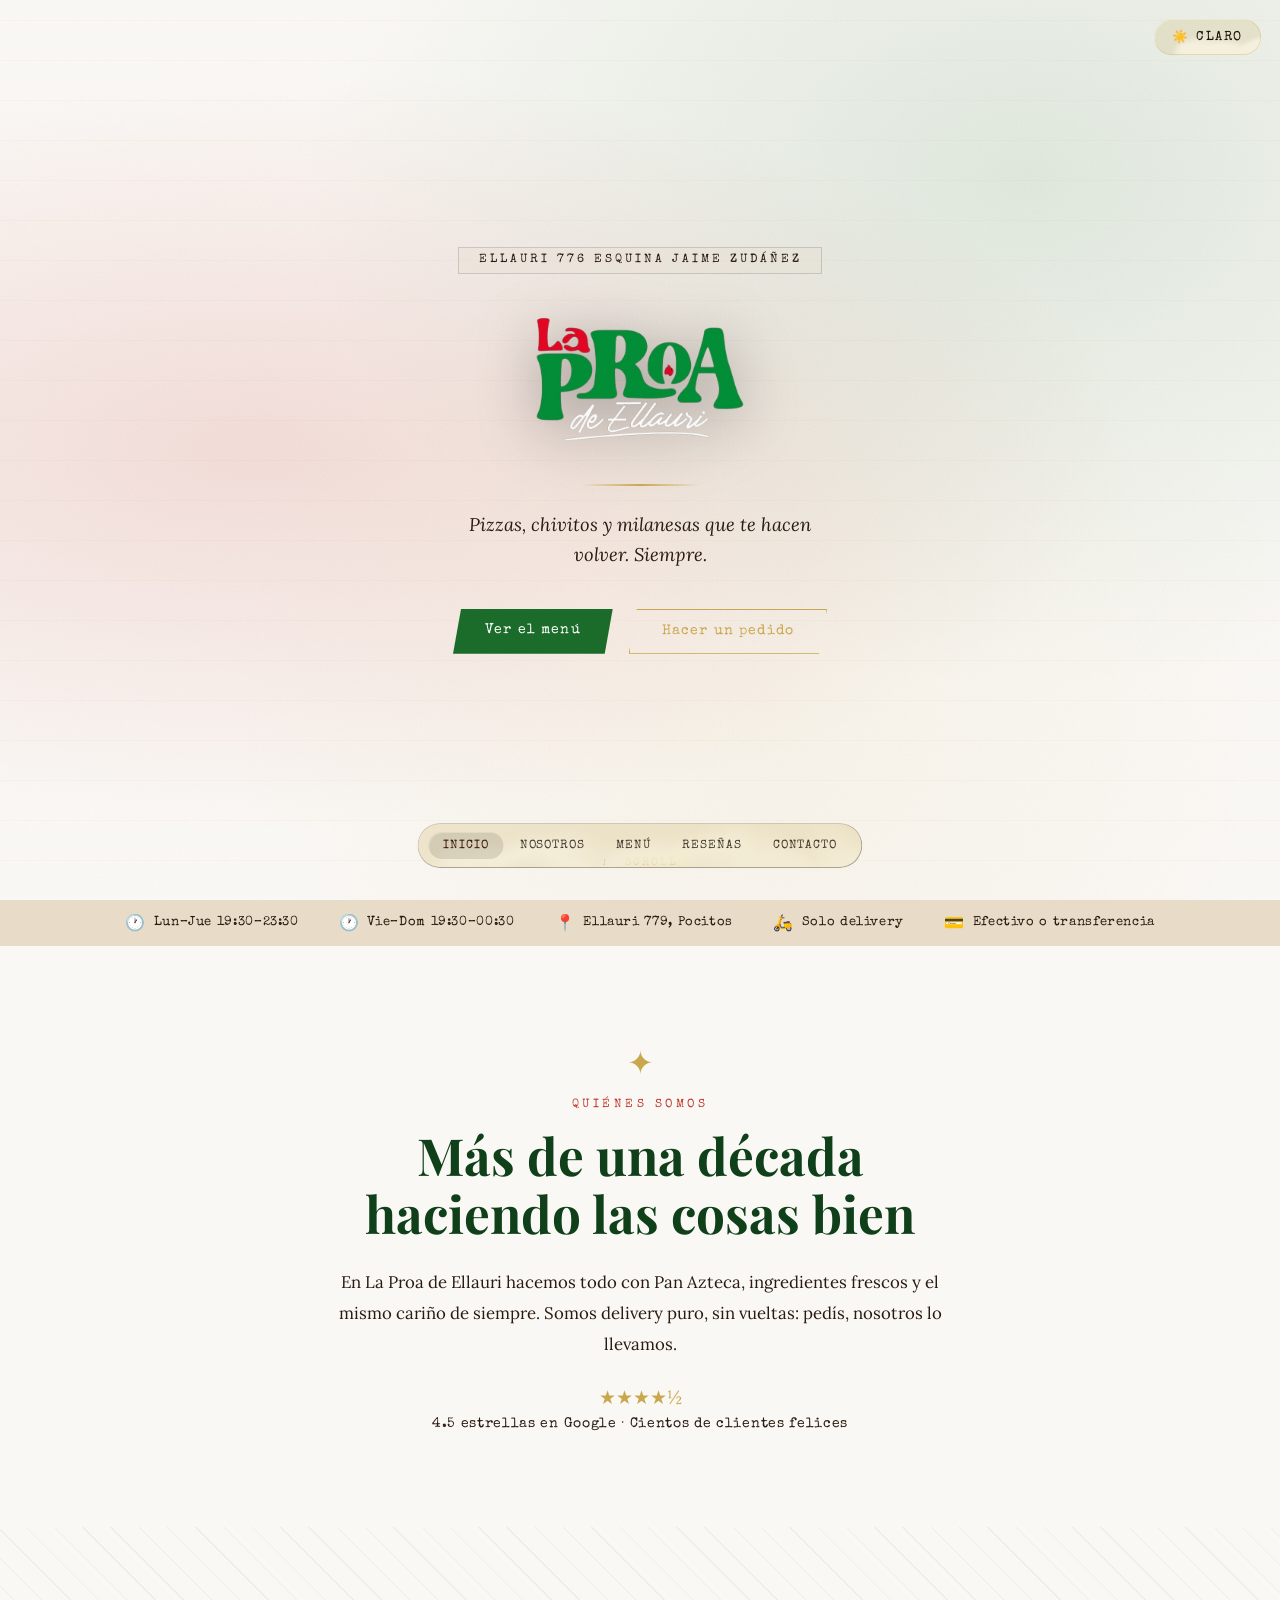
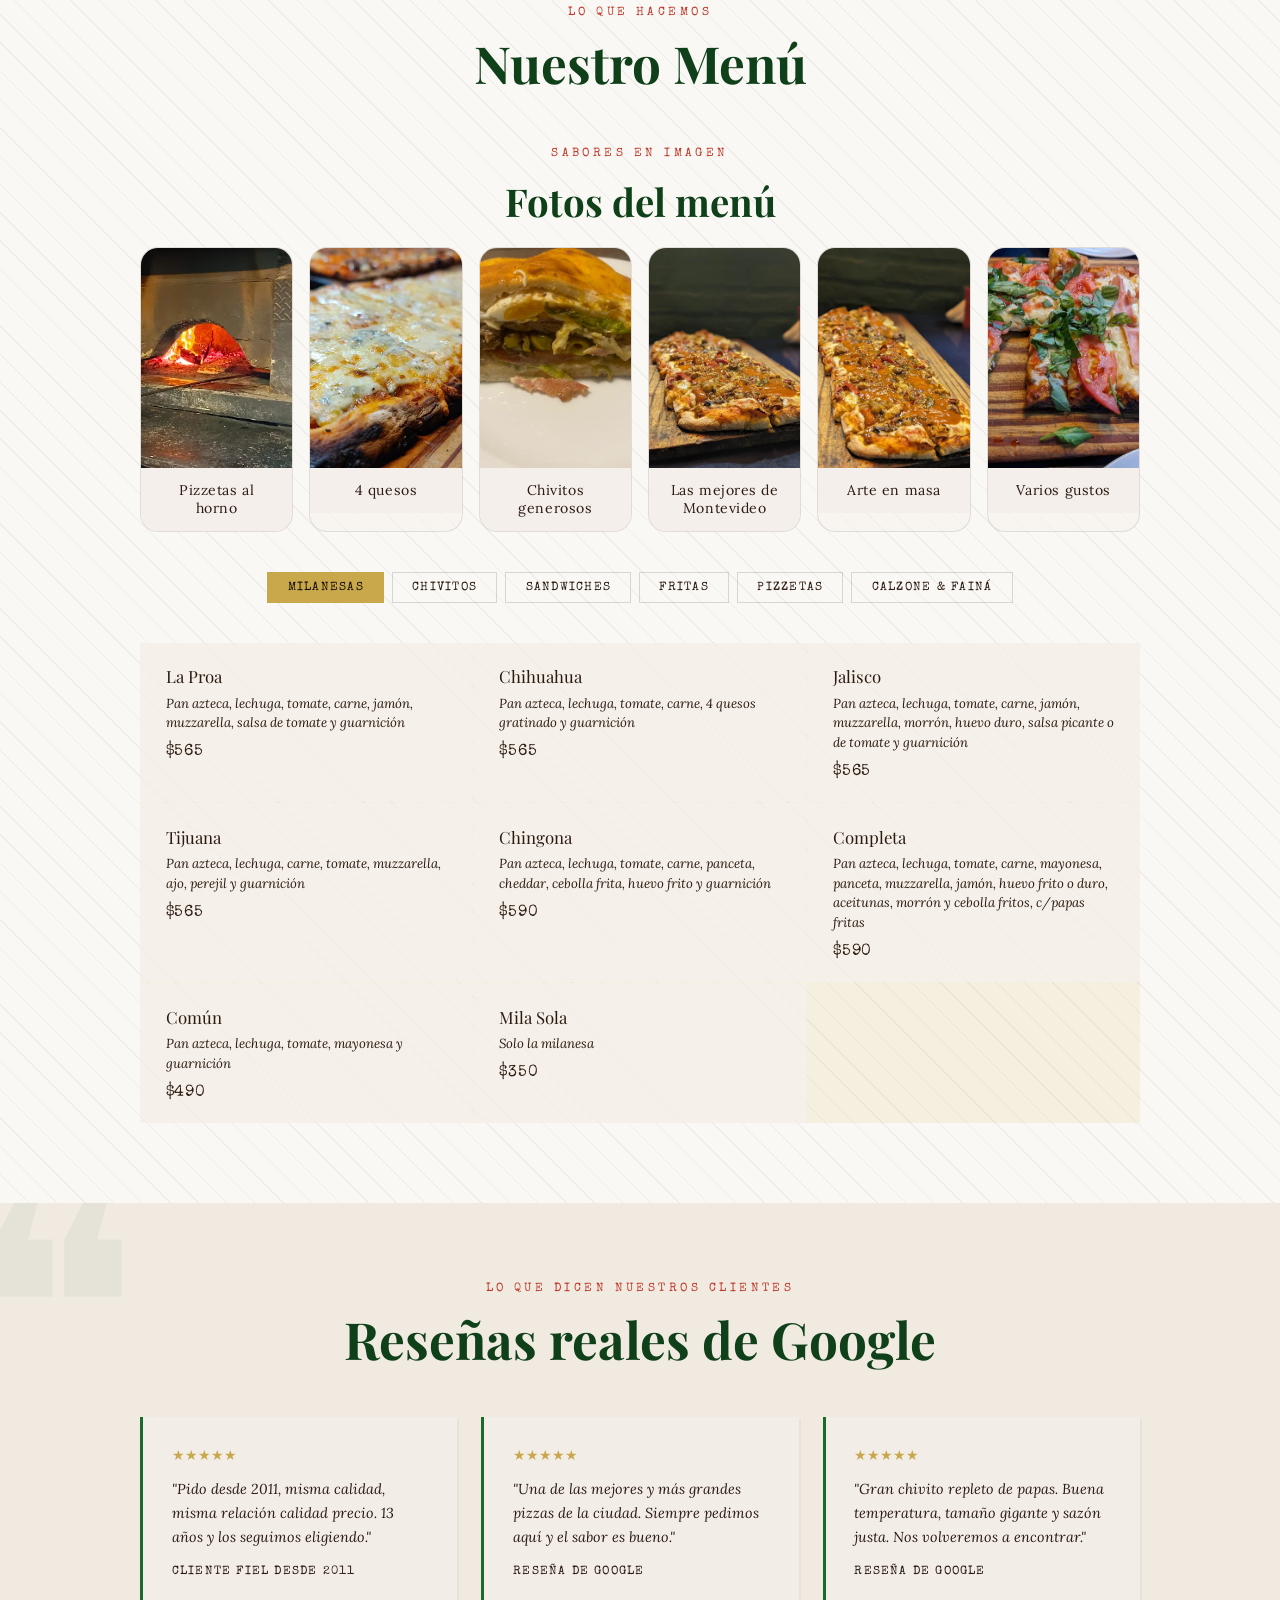
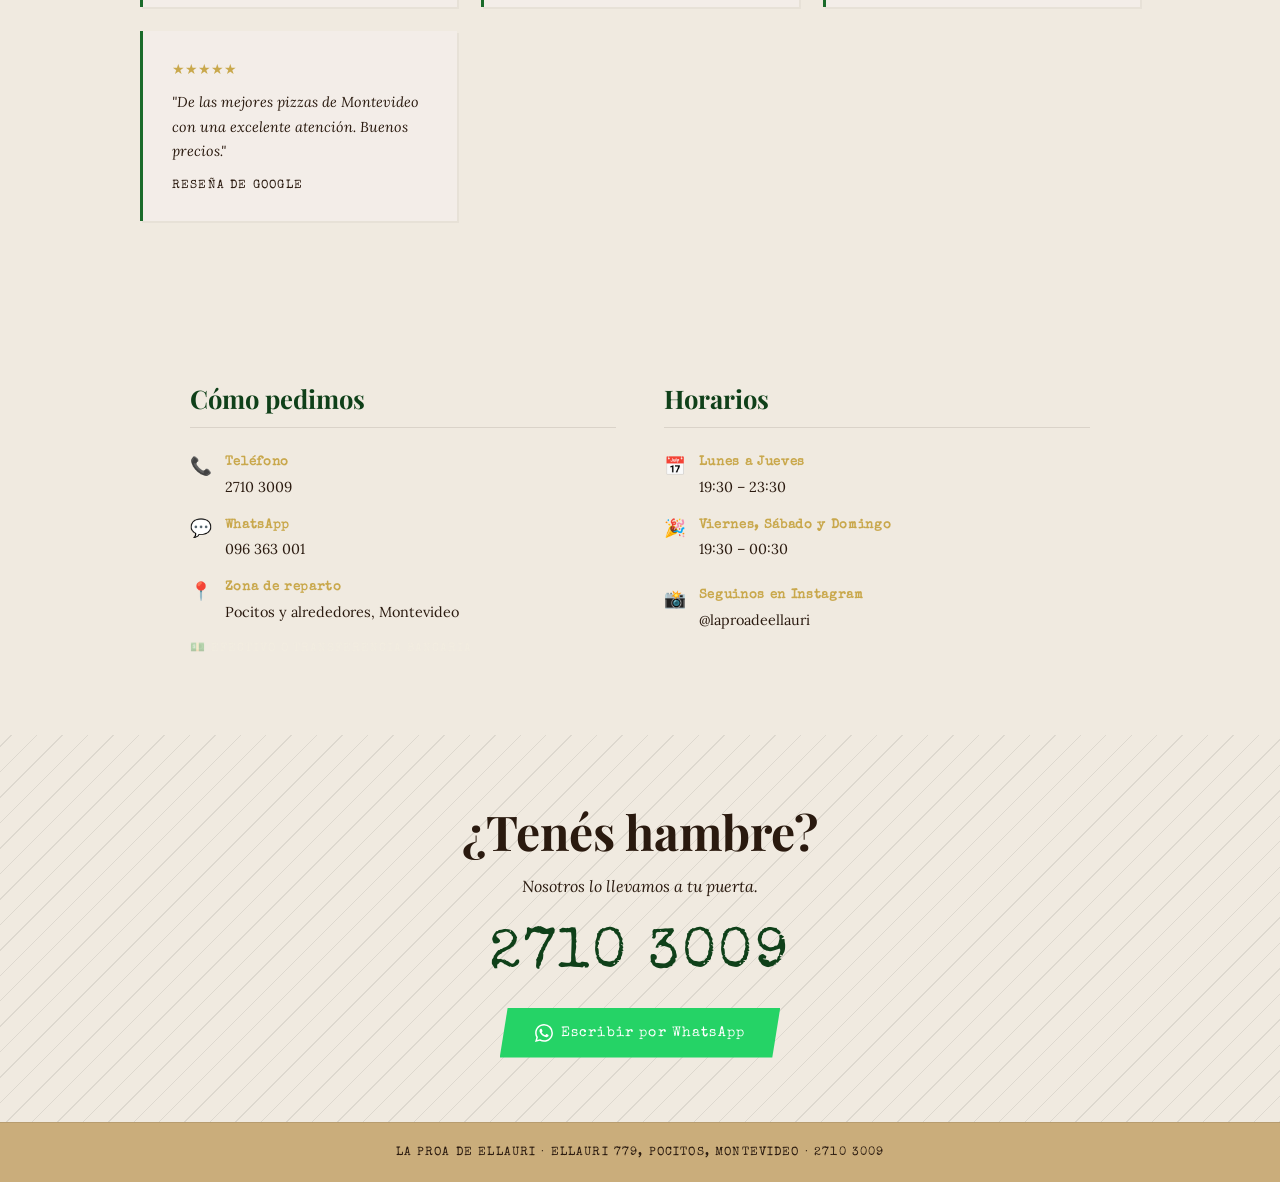
==== commit ffdf47f3: "Add files via upload" ====
--- a/index.html
+++ b/index.html
@@ -361,6 +361,13 @@
     .menu-tabs { gap: 0.4rem; }
     .tab-btn { font-size: 0.7rem; padding: 0.4rem 0.9rem; }
     .info-inner { gap: 2rem; }
+
+    .glass-nav { bottom: 1rem; }
+    .glass-nav .glass-content { padding: 0.35rem 0.4rem; }
+    .nav-list { gap: 0; }
+    .nav-item { padding: 0.5rem 0.7rem; }
+    .nav-label { display: none; }
+    .nav-icon { display: inline; font-size: 1.1rem; line-height: 1; }
   }
 
   /* sr-only utility */
@@ -425,6 +432,9 @@
     z-index: 4;
     padding: 0.55rem 0.7rem;
   }
+
+  .nav-icon { display: none; }
+  .nav-label { display: inline; }
 
   .nav-list {
     list-style: none;
@@ -509,11 +519,11 @@
   <div class="glass-content">
     <div class="nav-pill" id="navPill"></div>
     <ul class="nav-list">
-      <li><a href="#inicio"   class="nav-item active" data-section="inicio">Inicio</a></li>
-      <li><a href="#nosotros" class="nav-item" data-section="nosotros">Nosotros</a></li>
-      <li><a href="#menu"     class="nav-item" data-section="menu">Menú</a></li>
-      <li><a href="#resenas"  class="nav-item" data-section="resenas">Reseñas</a></li>
-      <li><a href="#contacto" class="nav-item" data-section="contacto">Contacto</a></li>
+      <li><a href="#inicio"   class="nav-item active" data-section="inicio"><span class="nav-label">Inicio</span><span class="nav-icon">🏠</span></a></li>
+      <li><a href="#nosotros" class="nav-item" data-section="nosotros"><span class="nav-label">Nosotros</span><span class="nav-icon">👋</span></a></li>
+      <li><a href="#menu"     class="nav-item" data-section="menu"><span class="nav-label">Menú</span><span class="nav-icon">🍽️</span></a></li>
+      <li><a href="#resenas"  class="nav-item" data-section="resenas"><span class="nav-label">Reseñas</span><span class="nav-icon">⭐</span></a></li>
+      <li><a href="#contacto" class="nav-item" data-section="contacto"><span class="nav-label">Contacto</span><span class="nav-icon">📞</span></a></li>
     </ul>
   </div>
 </nav>
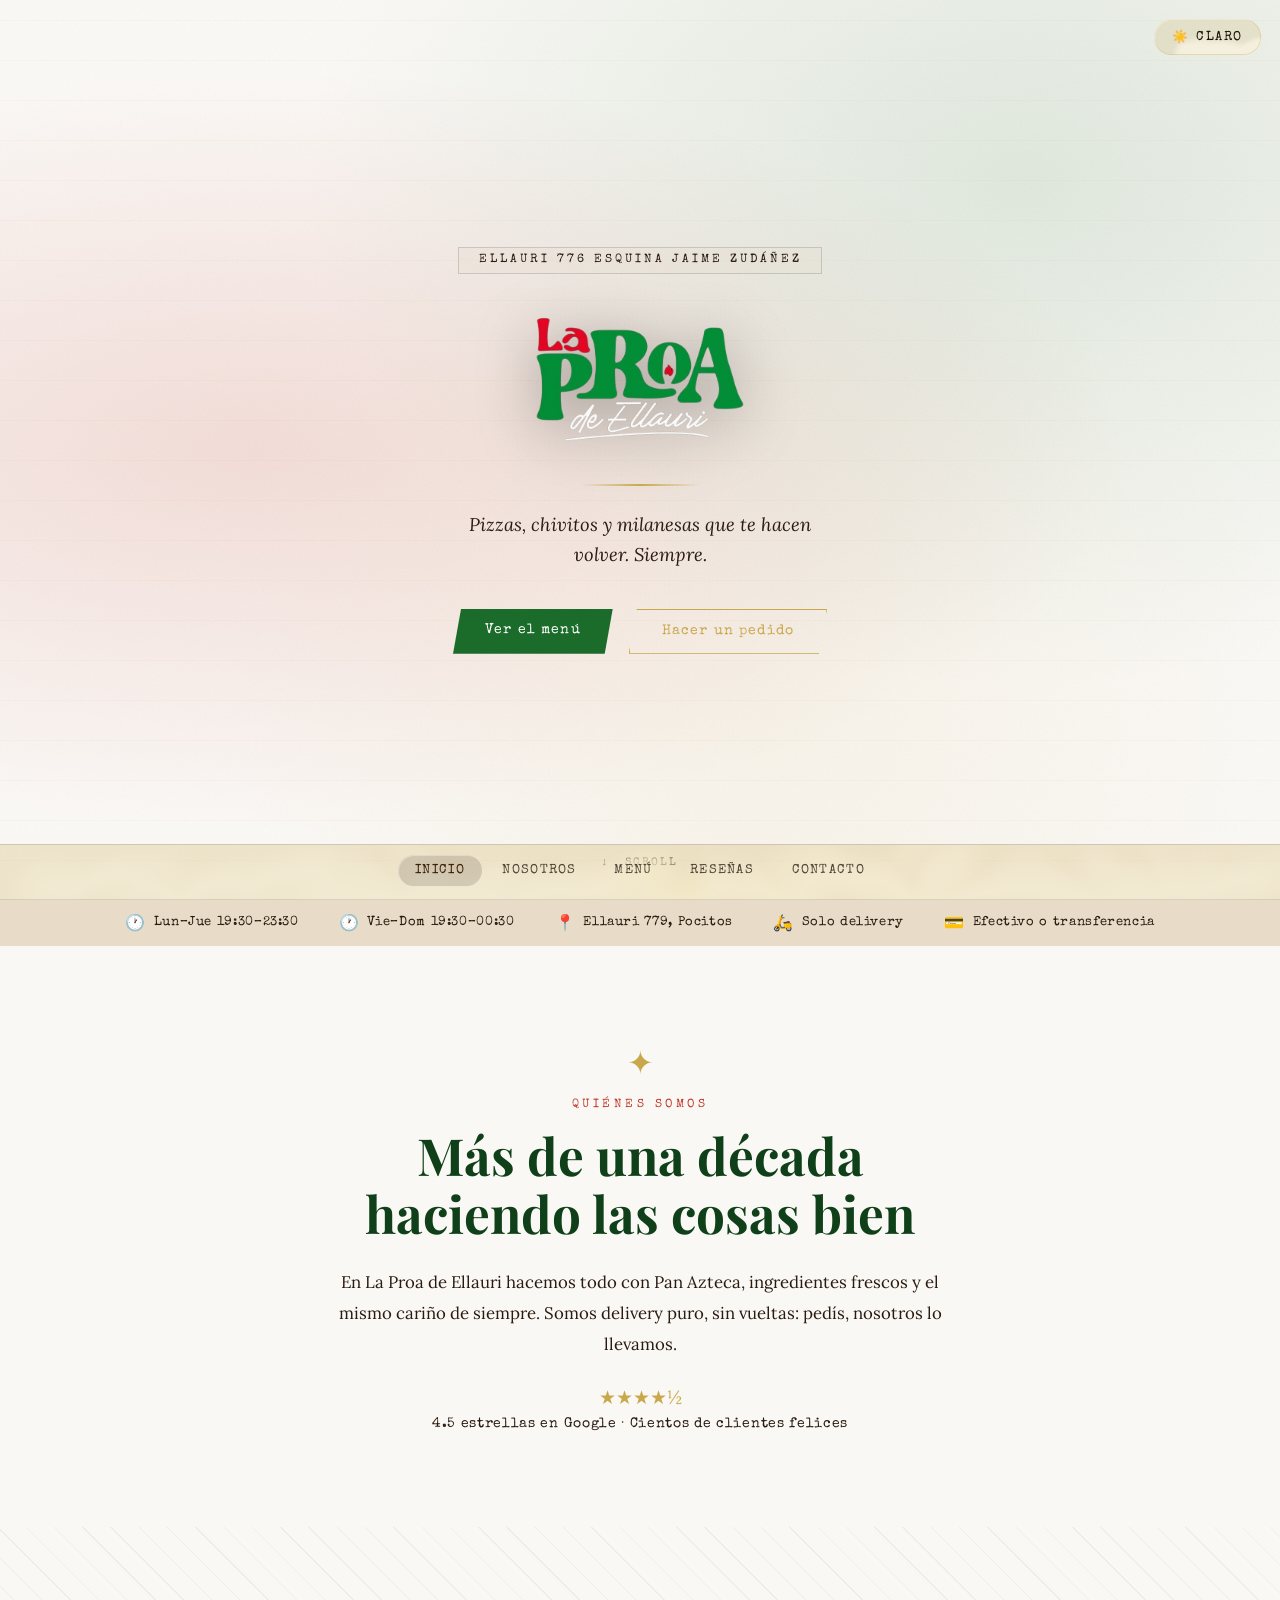
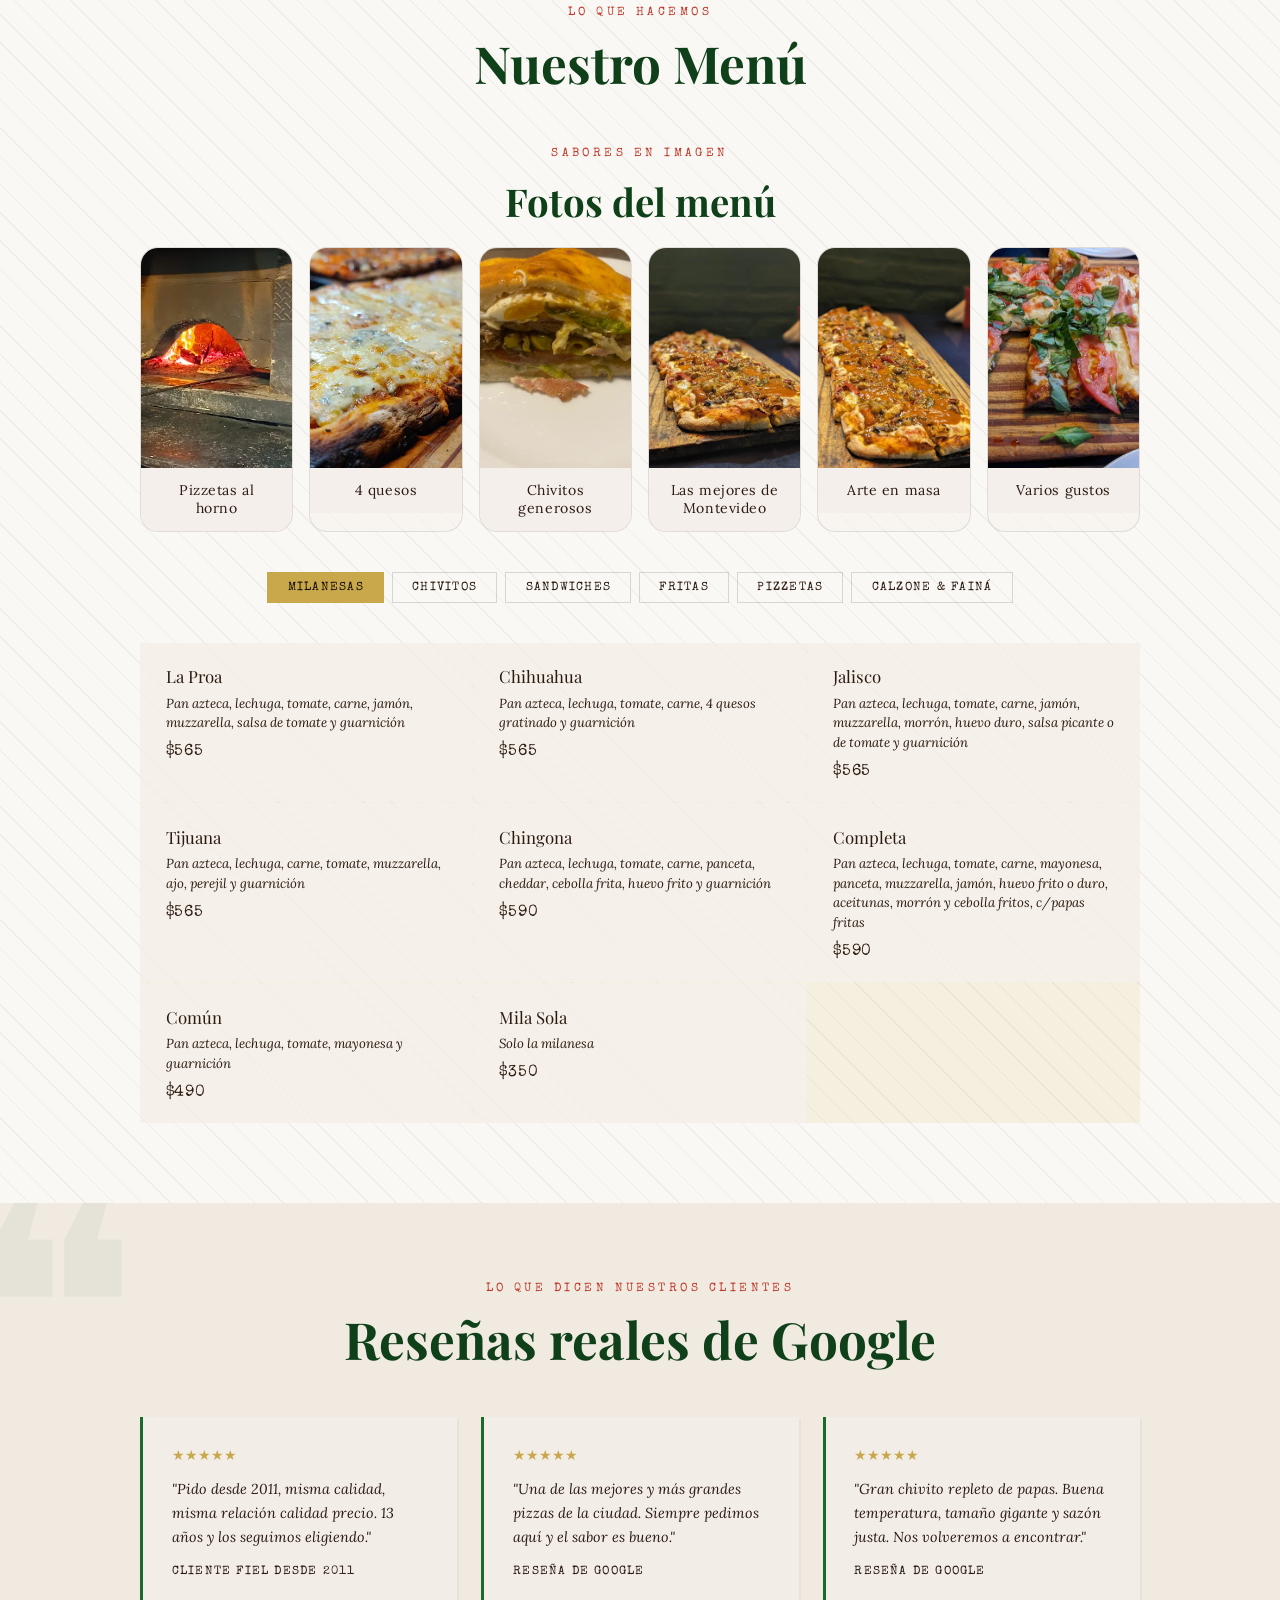
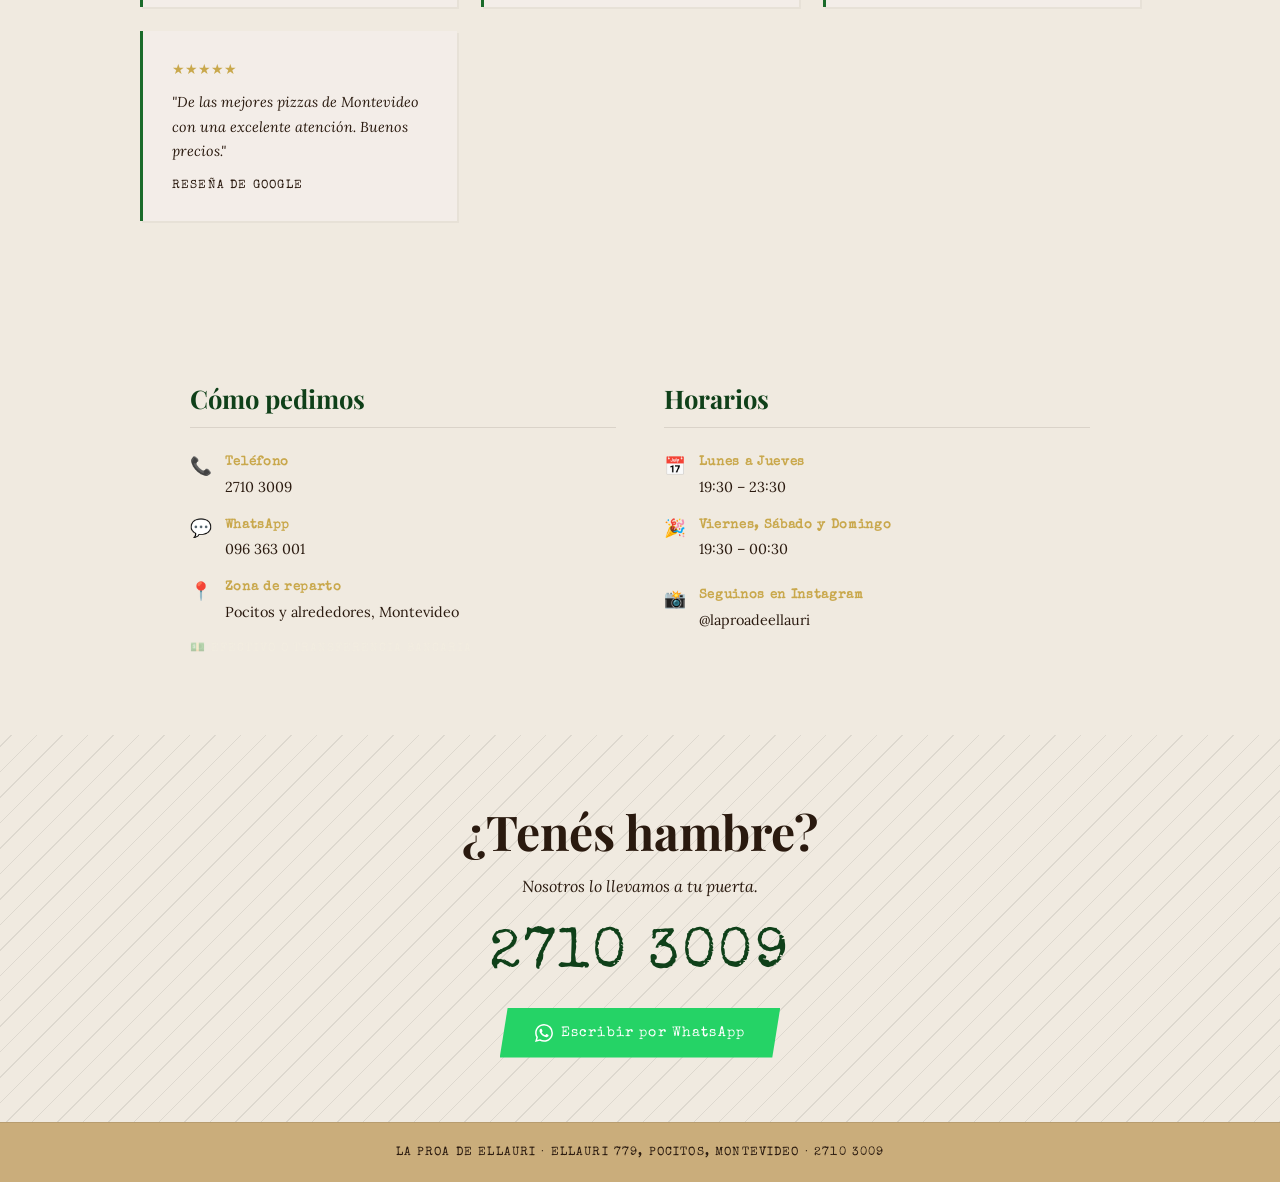
==== commit 764d7f85: "Add files via upload" ====
--- a/index.html
+++ b/index.html
@@ -361,13 +361,6 @@
     .menu-tabs { gap: 0.4rem; }
     .tab-btn { font-size: 0.7rem; padding: 0.4rem 0.9rem; }
     .info-inner { gap: 2rem; }
-
-    .glass-nav { bottom: 1rem; }
-    .glass-nav .glass-content { padding: 0.35rem 0.4rem; }
-    .nav-list { gap: 0; }
-    .nav-item { padding: 0.5rem 0.7rem; }
-    .nav-label { display: none; }
-    .nav-icon { display: inline; font-size: 1.1rem; line-height: 1; }
   }
 
   /* sr-only utility */
@@ -375,20 +368,15 @@
   /* ─── GLASS NAV BAR ─── */
   .glass-nav {
     position: fixed;
-    bottom: 2rem;
-    left: 50%;
-    translate: -50% 0;
+    bottom: 0;
+    left: 0;
+    right: 0;
     z-index: 1002;
-    border-radius: 99em;
+    border-radius: 0;
     overflow: hidden;
     background: transparent;
-
-    /* enter animation */
     opacity: 1;
     transform: translateY(0);
-    transition:
-      opacity 500ms cubic-bezier(0.4, 0, 0.2, 1),
-      transform 500ms cubic-bezier(0.4, 0, 0.2, 1);
   }
 
   .glass-nav .glass-filter,
@@ -396,41 +384,39 @@
   .glass-nav .glass-specular {
     position: absolute;
     inset: 0;
-    border-radius: inherit;
+    border-radius: 0;
   }
 
   .glass-nav .glass-filter {
     z-index: 1;
-    backdrop-filter: blur(12px) saturate(140%);
+    backdrop-filter: blur(16px) saturate(160%);
     filter: url(#glass-distortion) saturate(120%) brightness(1.1);
   }
 
   .glass-nav .glass-overlay {
     z-index: 2;
-    background: rgba(201, 168, 76, 0.18);
-    box-shadow: inset 0 0 0 1px rgba(201, 168, 76, 0.30);
+    background: rgba(201, 168, 76, 0.22);
+    box-shadow: inset 0 1px 0 rgba(201, 168, 76, 0.40);
     transition: background 400ms ease, box-shadow 400ms ease;
   }
 
-  .glass-nav .nav-item {
-    transition: color 300ms ease, transform 150ms ease;
-  }
-
   body.light-mode .glass-nav .glass-overlay {
-    background: rgba(201, 168, 76, 0.22);
+    background: rgba(201, 168, 76, 0.25);
   }
 
   .glass-nav .glass-specular {
     z-index: 3;
     box-shadow:
-      inset 1px 1px 0px rgba(255,255,255,0.55),
-      inset -1px -1px 0px rgba(0,0,0,0.08);
+      inset 0 1px 0px rgba(255,255,255,0.55),
+      inset 0 -1px 0px rgba(0,0,0,0.06);
   }
 
   .glass-nav .glass-content {
     position: relative;
     z-index: 4;
-    padding: 0.55rem 0.7rem;
+    padding: 0.7rem 1.5rem 0.9rem;
+    display: flex;
+    justify-content: center;
   }
 
   .nav-icon { display: none; }
@@ -442,62 +428,78 @@
     padding: 0;
     display: flex;
     align-items: center;
+    justify-content: center;
     gap: 0.15rem;
   }
 
+  .nav-list li { display: flex; justify-content: center; }
+
   .nav-item {
-    color: rgba(255,255,255,0.88);
+    color: rgba(255,255,255,0.85);
     text-decoration: none;
     font-family: 'Special Elite', cursive;
-    font-size: 0.72rem;
-    letter-spacing: 0.08em;
+    font-size: 0.8rem;
+    letter-spacing: 0.10em;
     text-transform: uppercase;
-    padding: 0.5rem 0.9rem;
+    padding: 0.55rem 1.1rem;
     border-radius: 99em;
-    transition: color 200ms ease, transform 150ms ease;
+    transition: color 250ms ease, transform 150ms ease;
     white-space: nowrap;
     display: block;
     position: relative;
     z-index: 1;
   }
 
-  .nav-item:hover { transform: scale(1.05); }
+  .nav-item:hover { transform: scale(1.06); }
   .nav-item.active { color: #fff; }
 
-  body.light-mode .nav-item { color: rgba(26,16,8,0.75); }
+  body.light-mode .nav-item { color: rgba(26,16,8,0.72); }
   body.light-mode .nav-item.active { color: var(--marron); }
 
-  /* sliding pill indicator */
+  /* sliding pill — only the indicator is pill-shaped */
   .nav-pill {
     position: absolute;
-    top: 0;
-    left: 0;
-    height: 100%;
     border-radius: 99em;
-    background: rgba(255,255,255,0.20);
-    box-shadow: inset 1px 1px 0 rgba(255,255,255,0.35);
+    background: rgba(255,255,255,0.22);
+    box-shadow:
+      inset 1px 1px 0 rgba(255,255,255,0.45),
+      inset -1px -1px 0 rgba(0,0,0,0.08),
+      0 2px 8px rgba(0,0,0,0.12);
     pointer-events: none;
     z-index: 0;
-    /* pill transitions set via JS */
     transition: left 350ms cubic-bezier(0.4, 0, 0.2, 1),
-                width 350ms cubic-bezier(0.4, 0, 0.2, 1);
+                width 350ms cubic-bezier(0.4, 0, 0.2, 1),
+                top 350ms cubic-bezier(0.4, 0, 0.2, 1),
+                height 350ms cubic-bezier(0.4, 0, 0.2, 1);
   }
 
   /* nav on light-background sections */
   .glass-nav.nav-dark .glass-overlay {
-    background: rgba(26, 16, 8, 0.18);
-    box-shadow: inset 0 0 0 1px rgba(26, 16, 8, 0.22);
+    background: rgba(26, 16, 8, 0.20);
+    box-shadow: inset 0 1px 0 rgba(26, 16, 8, 0.25);
   }
   .glass-nav.nav-dark .glass-specular {
     box-shadow:
-      inset 1px 1px 0px rgba(255,255,255,0.25),
-      inset -1px -1px 0px rgba(0,0,0,0.12);
-  }
-  .glass-nav.nav-dark .nav-item { color: rgba(26,16,8,0.80); }
+      inset 0 1px 0px rgba(255,255,255,0.30),
+      inset 0 -1px 0px rgba(0,0,0,0.10);
+  }
+  .glass-nav.nav-dark .nav-item { color: rgba(26,16,8,0.75); }
   .glass-nav.nav-dark .nav-item.active { color: var(--marron); }
   .glass-nav.nav-dark .nav-pill {
-    background: rgba(26,16,8,0.12);
-    box-shadow: inset 1px 1px 0 rgba(255,255,255,0.3);
+    background: rgba(26,16,8,0.14);
+    box-shadow: inset 1px 1px 0 rgba(255,255,255,0.35);
+  }
+
+  /* mobile */
+  @media (max-width: 600px) {
+    .glass-nav .glass-content { padding: 0.6rem 0.3rem 0.85rem; }
+    .nav-item {
+      font-size: 0.58rem;
+      letter-spacing: 0.03em;
+      padding: 0.45rem 0.45rem;
+    }
+    .nav-label { display: inline; }
+    .nav-icon { display: none; }
   }
 </style>
 </head>
